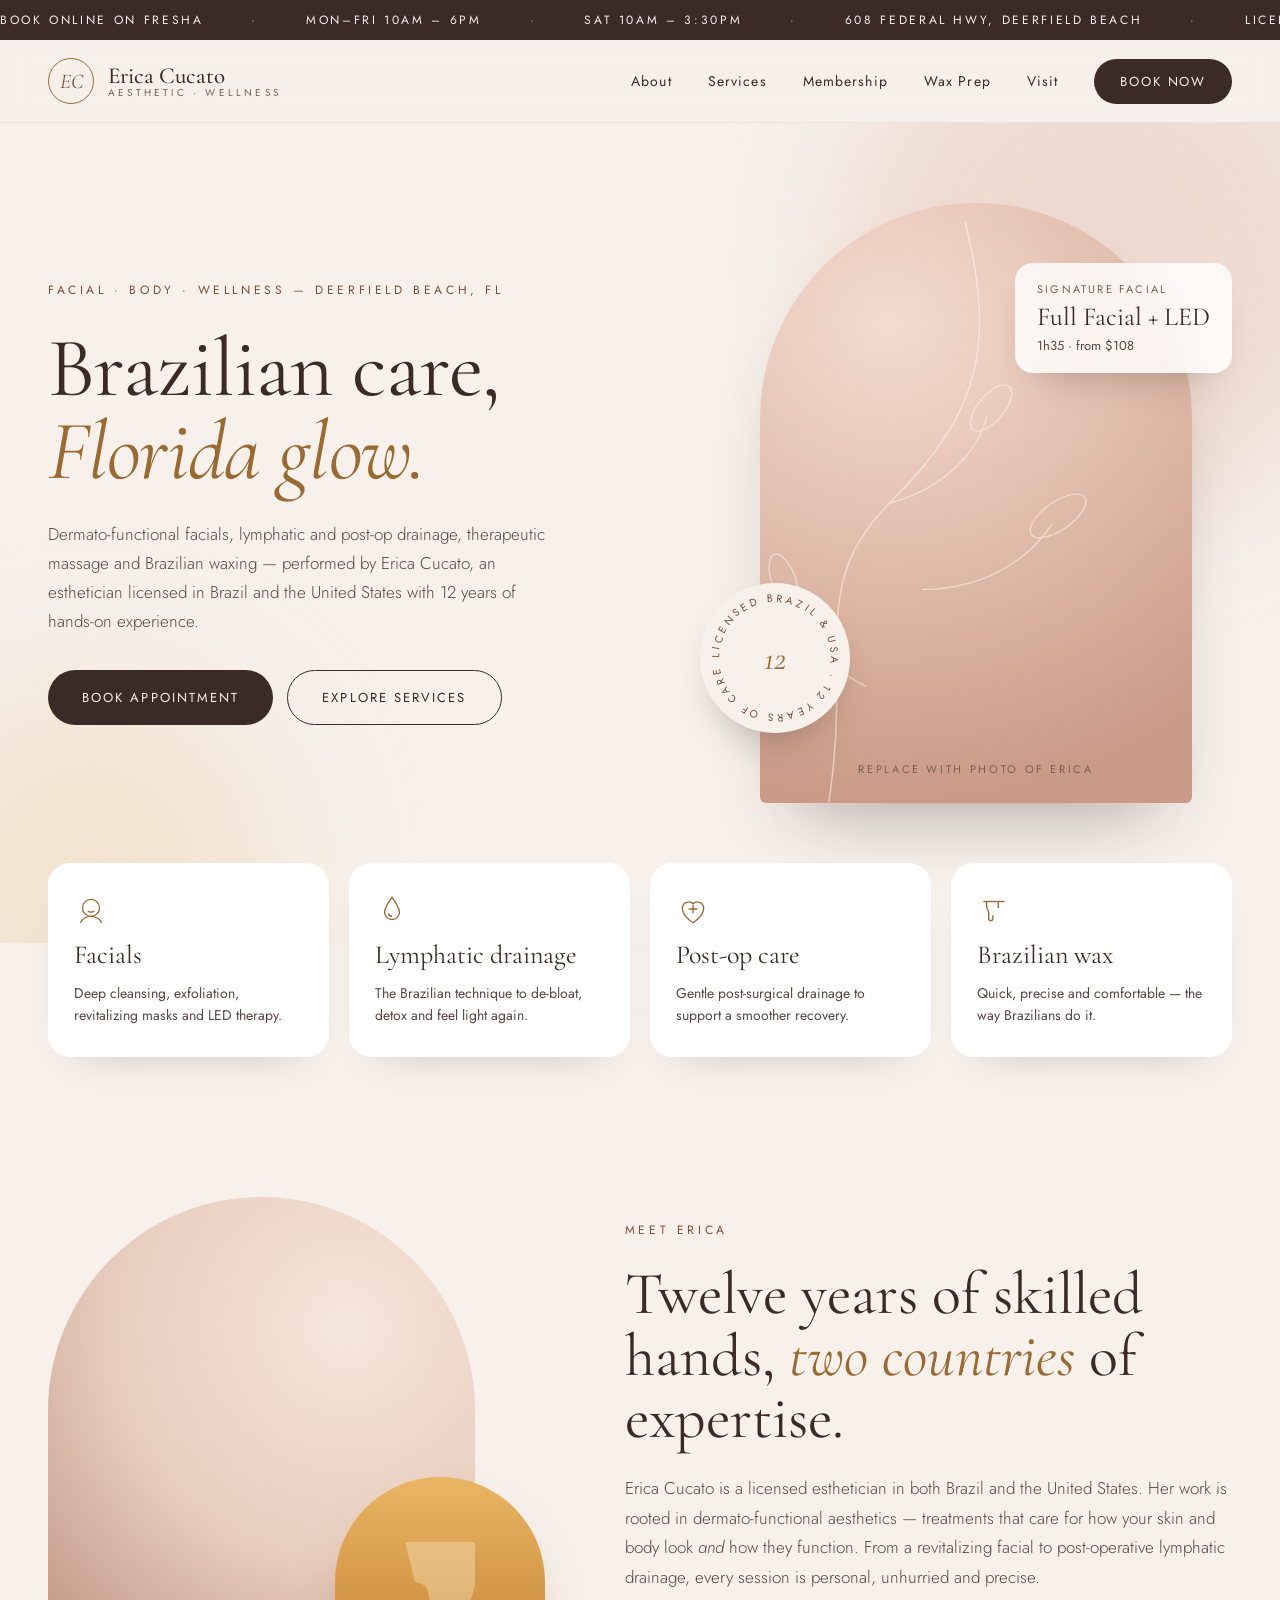
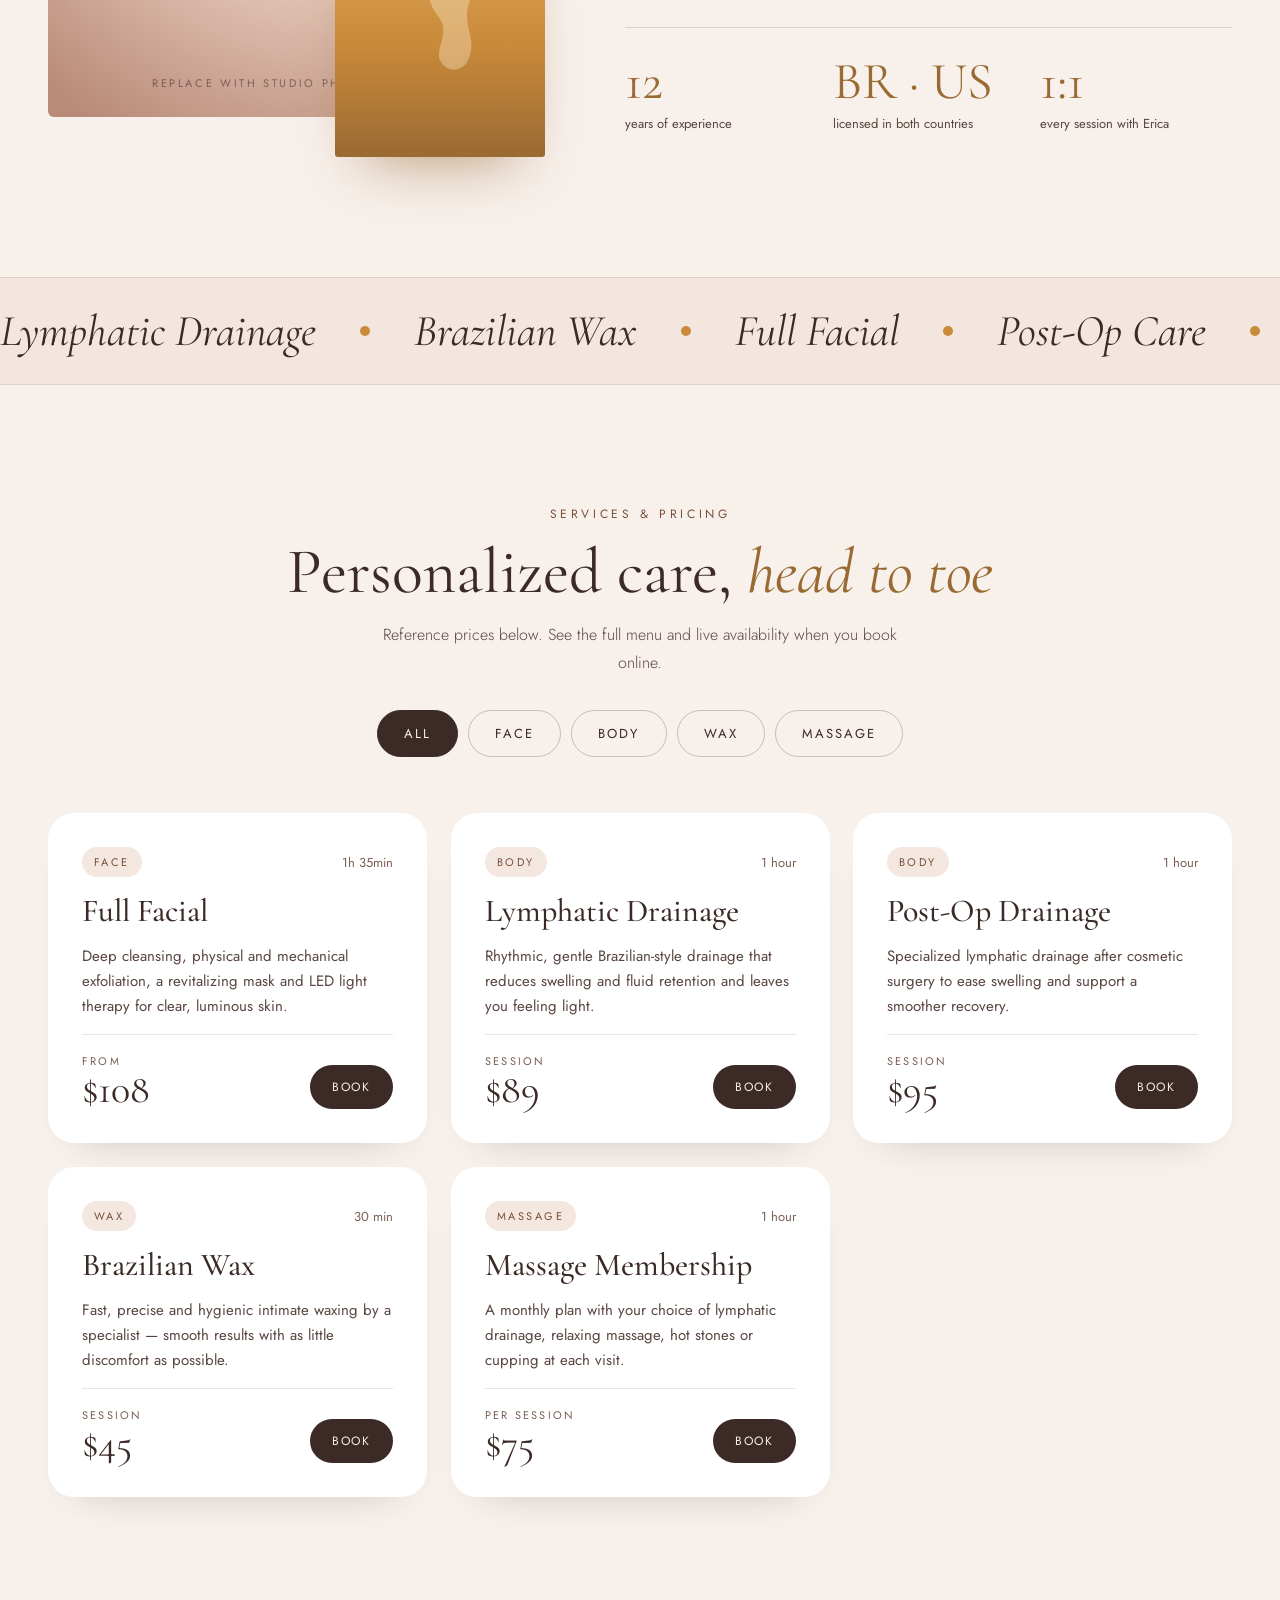
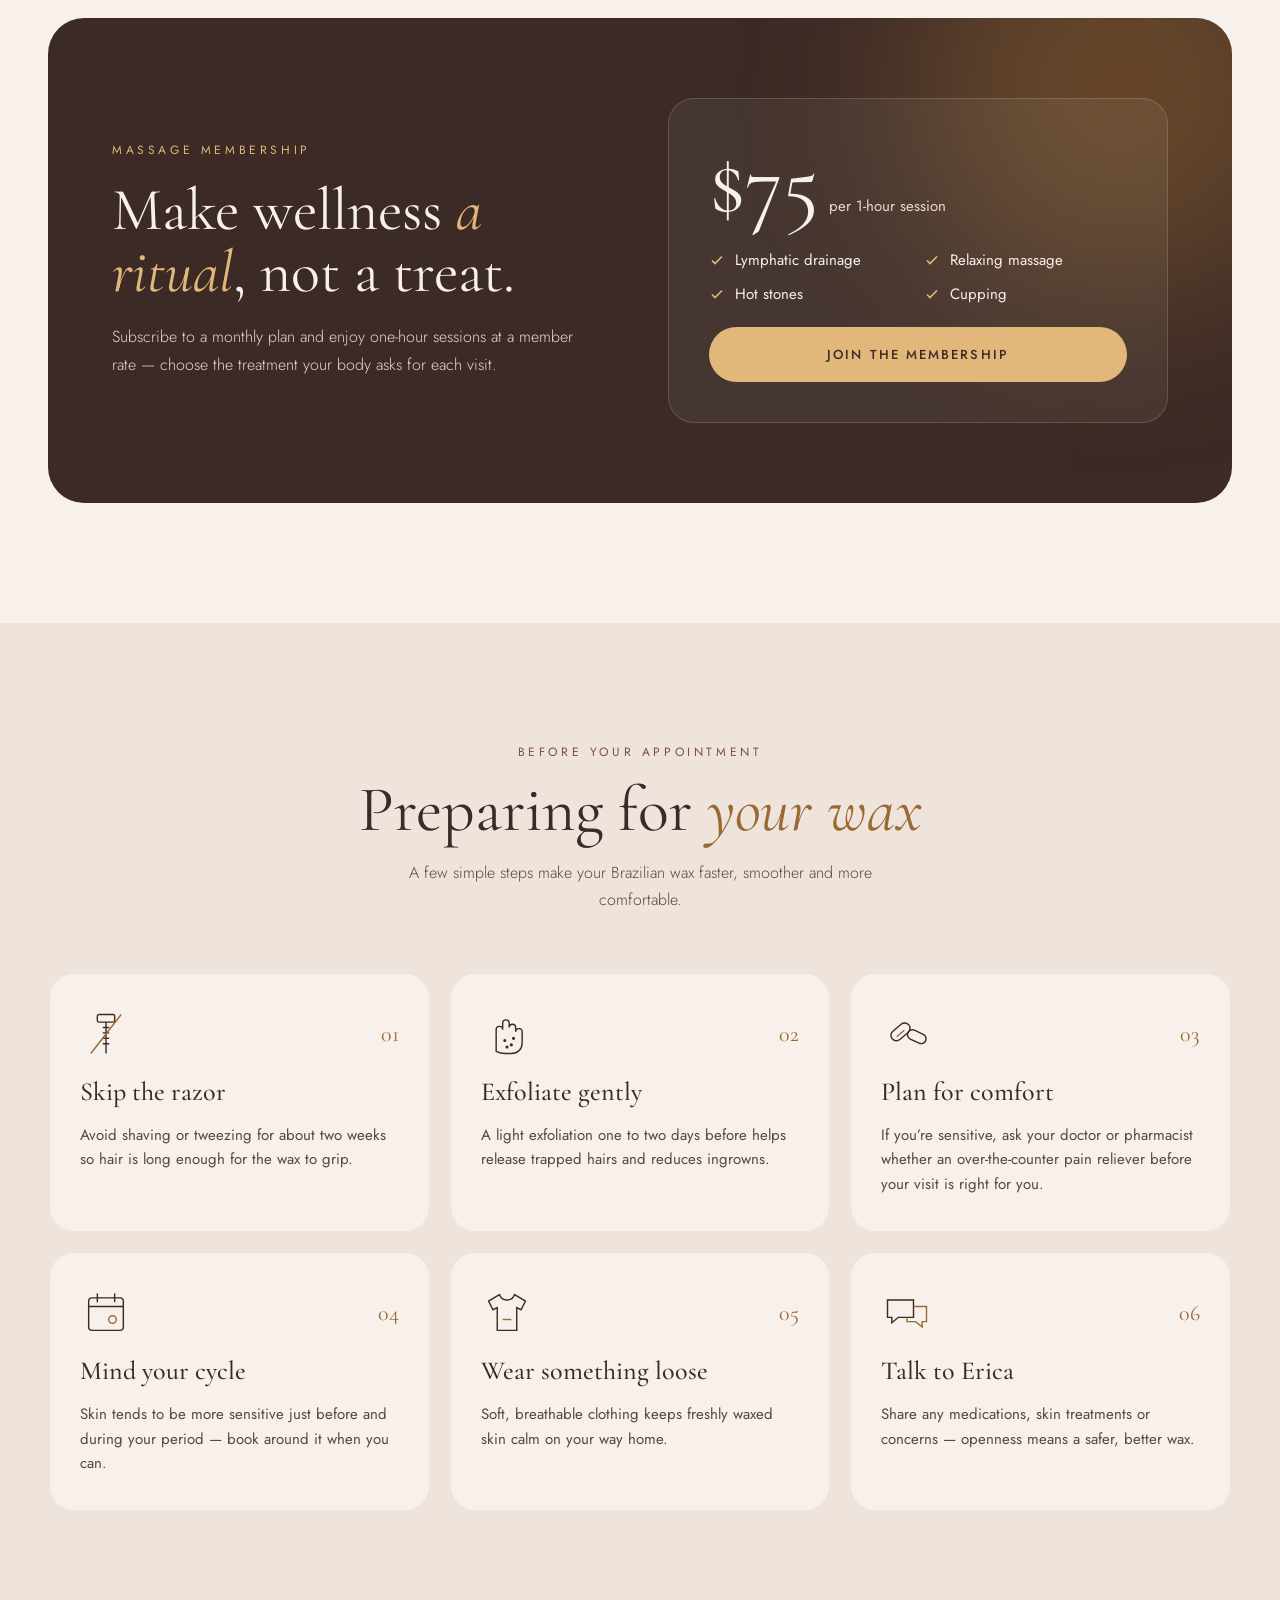
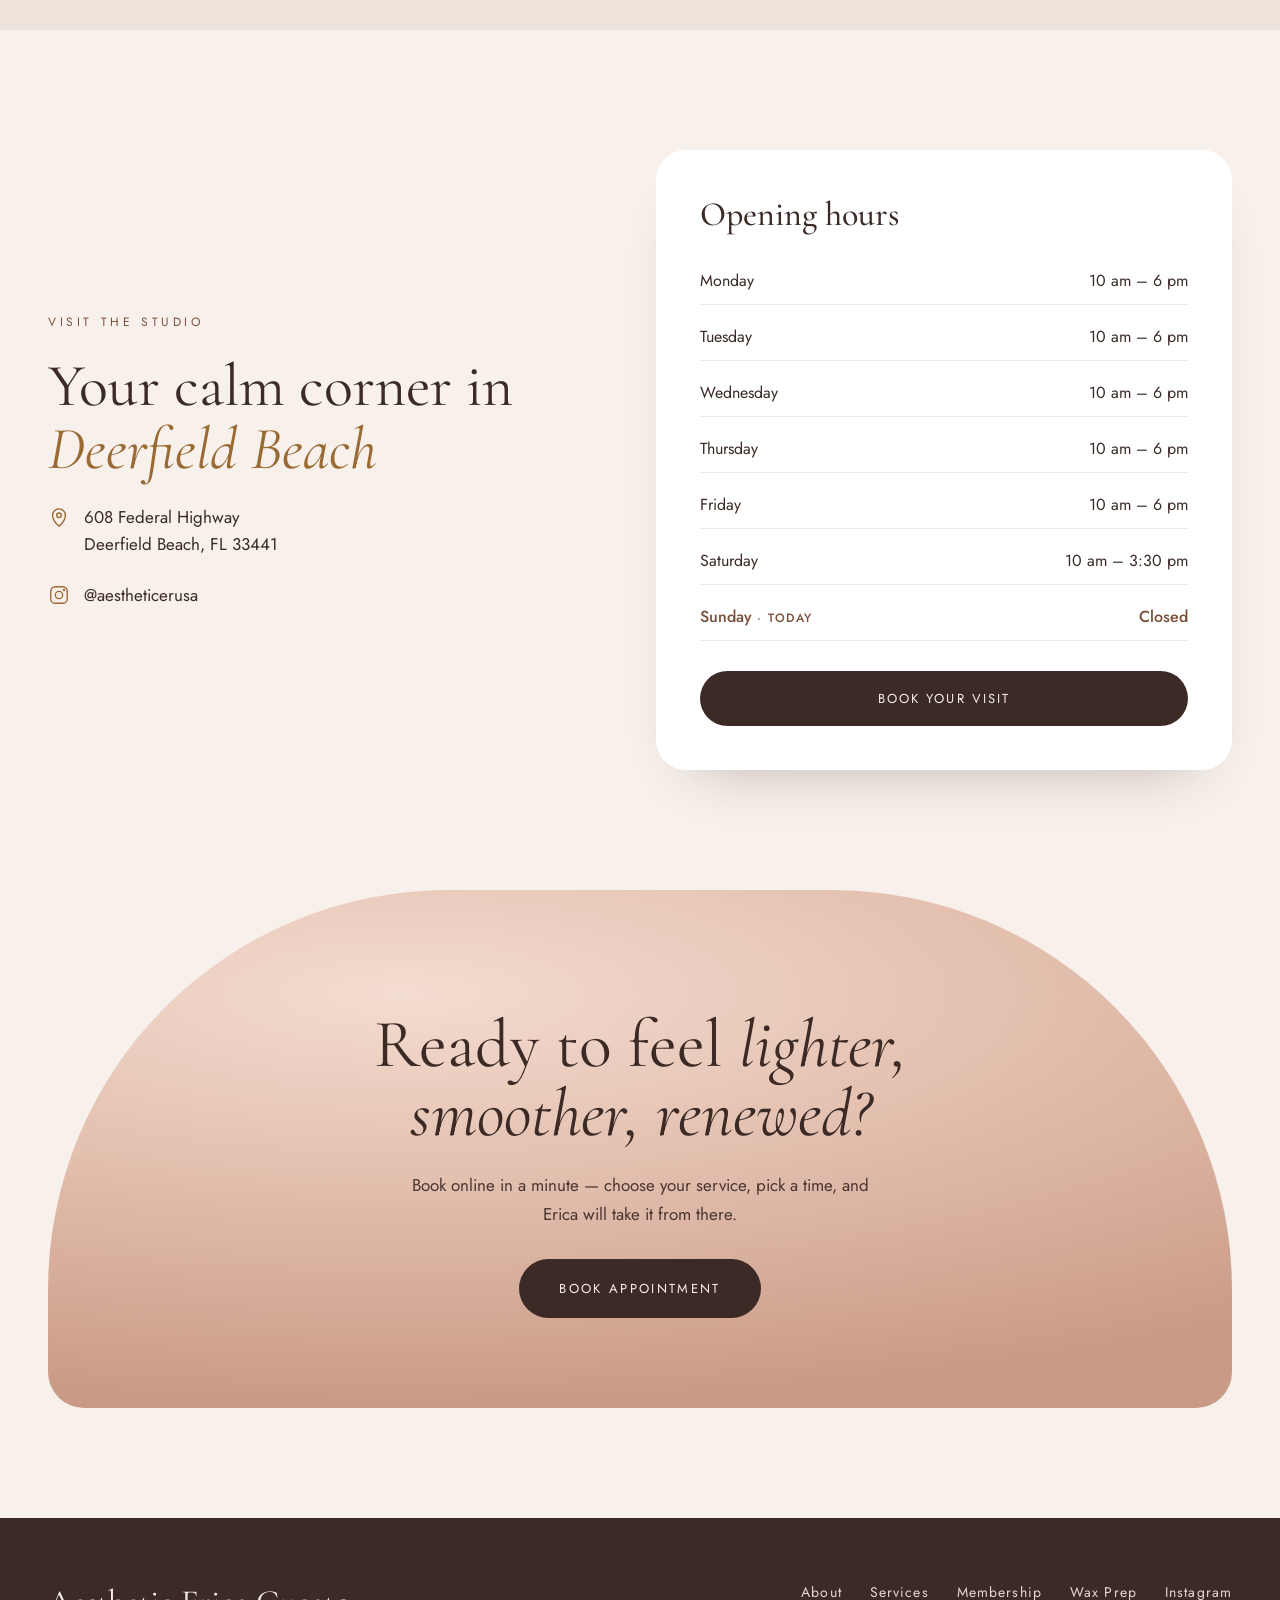
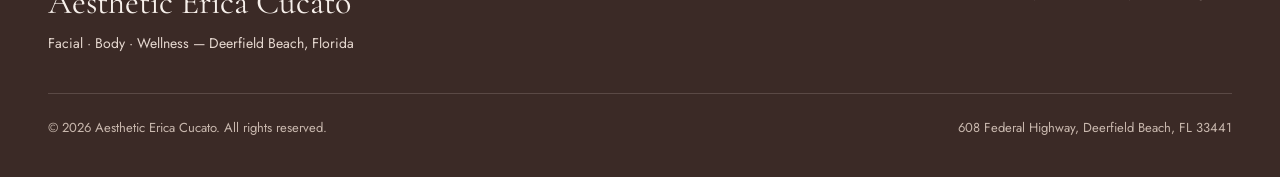
==== index.html @ ae9a5545 "Add Aesthetic Erica Cucato website Single-page static site (HTML/CSS/JS) with animations, responsive" ====
<!doctype html>
<html lang="en">
<head>
<meta charset="utf-8">
<meta name="viewport" content="width=device-width, initial-scale=1">
<title>Aesthetic Erica Cucato — Facial, Body &amp; Wellness in Deerfield Beach, FL</title>
<meta name="description" content="Facials, lymphatic and post-op drainage, therapeutic massage and Brazilian waxing in Deerfield Beach, Florida, by Erica Cucato — esthetician licensed in Brazil and the USA with 12 years of experience.">
<meta property="og:title" content="Aesthetic Erica Cucato — Brazilian care, Florida glow">
<meta property="og:description" content="Facial, body and wellness aesthetics in Deerfield Beach, FL. Book online.">
<meta property="og:type" content="website">
<meta name="theme-color" content="#3B2A26">
<link rel="icon" href="data:image/svg+xml,%3Csvg xmlns='http://www.w3.org/2000/svg' viewBox='0 0 64 64'%3E%3Ccircle cx='32' cy='32' r='31' fill='%233B2A26'/%3E%3Ctext x='32' y='42' text-anchor='middle' font-family='Georgia,serif' font-style='italic' font-size='28' fill='%23E2B77A'%3EEC%3C/text%3E%3C/svg%3E">
<link rel="preconnect" href="https://fonts.googleapis.com">
<link rel="stylesheet" href="https://fonts.googleapis.com/css2?family=Cormorant+Garamond:ital,wght@0,400;0,500;0,600;1,400;1,500&amp;family=Jost:wght@300;400;500&amp;display=swap">
<style>
body{margin:0;background:#F7F0EB}
a{color:#7A4F3A}a:hover{color:#3B2A26}
*{box-sizing:border-box}
html{scroll-behavior:smooth}

@keyframes fadeUp{from{opacity:0;transform:translateY(28px)}to{opacity:1;transform:none}}
@keyframes fadeIn{from{opacity:0}to{opacity:1}}
@keyframes spin{to{transform:rotate(360deg)}}
@keyframes floaty{0%,100%{transform:translate(0,0) scale(1)}50%{transform:translate(18px,-22px) scale(1.06)}}
@keyframes marquee{from{transform:translateX(0)}to{transform:translateX(-50%)}}
@keyframes drip{0%,100%{transform:scaleY(1)}50%{transform:scaleY(1.08)}}
@keyframes shimmer{from{transform:translateX(-120%)}to{transform:translateX(220%)}}
@keyframes rise{from{opacity:0;transform:translateY(46px)}to{opacity:1;transform:none}}
@keyframes zoomIn{from{opacity:0;transform:scale(.94)}to{opacity:1;transform:none}}
@keyframes pop{from{opacity:0;transform:translateY(16px) scale(.98)}to{opacity:1;transform:none}}

.in1{animation:fadeUp .9s cubic-bezier(.2,.7,.2,1) .1s both}
.in2{animation:fadeUp .9s cubic-bezier(.2,.7,.2,1) .25s both}
.in3{animation:fadeUp .9s cubic-bezier(.2,.7,.2,1) .4s both}
.in4{animation:fadeUp .9s cubic-bezier(.2,.7,.2,1) .55s both}
.inImg{animation:zoomIn 1.3s cubic-bezier(.2,.7,.2,1) .2s both}
.spin{animation:spin 22s linear infinite}
.blob{animation:floaty 12s ease-in-out infinite}
.blob2{animation:floaty 15s ease-in-out -5s infinite}
.track{animation:marquee 32s linear infinite}
.pop{animation:pop .55s cubic-bezier(.2,.7,.2,1) both}

@supports (animation-timeline: view()){
  .rv{animation:rise linear both;animation-timeline:view();animation-range:entry 0% entry 45%}
  .rvz{animation:zoomIn linear both;animation-timeline:view();animation-range:entry 0% entry 50%}
}

.btn{position:relative;overflow:hidden;transition:transform .35s ease,box-shadow .35s ease,background .35s ease}
.btn:hover{transform:translateY(-2px);box-shadow:0 14px 30px -12px rgba(59,42,38,.45)}
.btn::after{content:"";position:absolute;top:0;left:0;width:40%;height:100%;background:linear-gradient(100deg,transparent,rgba(255,255,255,.35),transparent);transform:translateX(-120%)}
.btn:hover::after{animation:shimmer .9s ease}
.lift{transition:transform .45s cubic-bezier(.2,.7,.2,1),box-shadow .45s ease}
.lift:hover{transform:translateY(-8px);box-shadow:0 30px 50px -28px rgba(59,42,38,.35)}
.navlink{position:relative;text-decoration:none;color:#3B2A26}
.navlink::after{content:"";position:absolute;left:0;bottom:-6px;height:1px;width:100%;background:#9A6A33;transform:scaleX(0);transform-origin:left;transition:transform .35s ease}
.navlink:hover::after{transform:scaleX(1)}
.tab{transition:background .3s ease,color .3s ease,border-color .3s ease}
.tipIcon{transition:transform .5s cubic-bezier(.2,.7,.2,1)}
.tip:hover .tipIcon{transform:translateY(-6px) rotate(-6deg)}
.arch{border-radius:999px 999px 28px 28px}
.photo{background:radial-gradient(120% 80% at 30% 20%,#F3DCD0 0%,#E3BFAE 45%,#C99A86 100%)}
.photo2{background:radial-gradient(110% 90% at 70% 25%,#F6E6DA 0%,#E8CDBE 50%,#B98A78 100%)}
.honey{background:linear-gradient(180deg,#E9B565 0%,#C98A3A 60%,#9A6A33 100%)}

.navLinks{display:flex}
.burger{display:none}
@media (max-width:900px){
  .navLinks{display:none}
  .burger{display:inline-flex}
  .heroGrid{grid-template-columns:minmax(0,1fr) !important}
  .heroArt{min-height:440px !important}
  .aboutGrid{grid-template-columns:minmax(0,1fr) !important}
  .h1{font-size:52px !important}
  .h2{font-size:42px !important}
  .pad{padding-left:22px !important;padding-right:22px !important}
}
@media (prefers-reduced-motion:reduce){
  *,*::before,*::after{animation:none !important;transition:none !important}
}

.tab{cursor:pointer;font-family:'Jost',sans-serif;font-size:13px;letter-spacing:.16em;text-transform:uppercase;padding:13px 26px;min-height:44px;border-radius:999px;border:1px solid rgba(59,42,38,.25);background:transparent;color:#3B2A26}
.tab:hover{border-color:#3B2A26}
.tab.active{border-color:#3B2A26;background:#3B2A26;color:#F7F0EB}
.svc{background:#FFFFFF;border-radius:26px;padding:34px;display:flex;flex-direction:column;gap:16px;box-shadow:0 20px 40px -34px rgba(59,42,38,.4)}
.svc[hidden]{display:none}
.hr{display:flex;justify-content:space-between;gap:16px;padding:12px 0;border-bottom:1px solid rgba(59,42,38,.1);font-size:16px;color:#3B2A26}
.hr.today{color:#7A4F3A;font-weight:500}
.hr.today span:first-child::after{content:"  · today";font-size:12px;letter-spacing:.12em;text-transform:uppercase}
#mobileMenu[hidden]{display:none}
@media (min-width:901px){#mobileMenu{display:none !important}}
</style>
<script type="application/ld+json">{"@context":"https://schema.org","@type":"BeautySalon","name":"Aesthetic Erica Cucato","description":"Facial, body and wellness aesthetics in Deerfield Beach, Florida.","address":{"@type":"PostalAddress","streetAddress":"608 Federal Highway","addressLocality":"Deerfield Beach","addressRegion":"FL","postalCode":"33441","addressCountry":"US"},"openingHoursSpecification":[{"@type":"OpeningHoursSpecification","dayOfWeek":["Monday","Tuesday","Wednesday","Thursday","Friday"],"opens":"10:00","closes":"18:00"},{"@type":"OpeningHoursSpecification","dayOfWeek":"Saturday","opens":"10:00","closes":"15:30"}],"sameAs":["https://www.instagram.com/aestheticerusa/"],"url":"https://www.fresha.com/a/aesthetic-erica-cucato-deerfield-beach-florida-eua-608-federal-highway-nnwquaw9"}</script>
</head>
<body>
<div style="font-family: 'Jost', system-ui, sans-serif; color: #3B2A26; background: #F7F0EB; width: 100%; overflow-x: hidden">

  <!-- Ticker -->
  <div style="background: #3B2A26; color: #F7F0EB; font-size: 12px; letter-spacing: .22em; text-transform: uppercase; overflow: hidden; white-space: nowrap; padding: 11px 0">
    <div class="track" style="display: inline-flex; gap: 48px; padding-right: 48px">
      <span>Book online on Fresha</span><span style="color: #E2B77A">·</span>
      <span>Mon–Fri 10am – 6pm</span><span style="color: #E2B77A">·</span>
      <span>Sat 10am – 3:30pm</span><span style="color: #E2B77A">·</span>
      <span>608 Federal Hwy, Deerfield Beach</span><span style="color: #E2B77A">·</span>
      <span>Licensed in Brazil &amp; the USA</span><span style="color: #E2B77A">·</span>
      <span>Book online on Fresha</span><span style="color: #E2B77A">·</span>
      <span>Mon–Fri 10am – 6pm</span><span style="color: #E2B77A">·</span>
      <span>Sat 10am – 3:30pm</span><span style="color: #E2B77A">·</span>
      <span>608 Federal Hwy, Deerfield Beach</span><span style="color: #E2B77A">·</span>
      <span>Licensed in Brazil &amp; the USA</span><span style="color: #E2B77A">·</span>
    </div>
  </div>

  <!-- Nav -->
  <header style="position: sticky; top: 0; z-index: 20; background: rgba(247,240,235,.86); backdrop-filter: blur(14px); -webkit-backdrop-filter: blur(14px); border-bottom: 1px solid rgba(59,42,38,.08)">
    <nav class="pad" style="max-width: 1280px; margin: 0 auto; padding: 18px 48px; display: flex; align-items: center; justify-content: space-between; gap: 24px">
      <a href="#top" style="display: flex; align-items: center; gap: 14px; text-decoration: none; color: #3B2A26">
        <span style="width: 46px; height: 46px; border-radius: 50%; border: 1px solid #9A6A33; display: inline-flex; align-items: center; justify-content: center; font-family: 'Cormorant Garamond', serif; font-size: 21px; font-style: italic; color: #7A4F3A">EC</span>
        <span style="display: flex; flex-direction: column; line-height: 1.05">
          <span style="font-family: 'Cormorant Garamond', serif; font-size: 23px; font-weight: 500">Erica Cucato</span>
          <span style="font-size: 10px; letter-spacing: .32em; text-transform: uppercase; color: #7A5E54">Aesthetic · Wellness</span>
        </span>
      </a>
      <div class="navLinks" style="align-items: center; gap: 36px; font-size: 14px; letter-spacing: .08em">
        <a class="navlink" href="#about">About</a>
        <a class="navlink" href="#services">Services</a>
        <a class="navlink" href="#membership">Membership</a>
        <a class="navlink" href="#prep">Wax Prep</a>
        <a class="navlink" href="#visit">Visit</a>
        <a class="btn" href="https://www.fresha.com/a/aesthetic-erica-cucato-deerfield-beach-florida-eua-608-federal-highway-nnwquaw9" style="text-decoration: none; background: #3B2A26; color: #F7F0EB; padding: 13px 26px; border-radius: 999px; font-size: 13px; letter-spacing: .14em; text-transform: uppercase">Book now</a>
      </div>
      <button class="burger" id="burger" aria-label="Open menu" aria-expanded="false" aria-controls="mobileMenu" style="width: 46px; height: 46px; border-radius: 50%; border: 1px solid rgba(59,42,38,.25); background: transparent; align-items: center; justify-content: center; cursor: pointer; color: #3B2A26">
        <svg width="20" height="20" viewBox="0 0 24 24" fill="none" stroke="currentColor" stroke-width="1.6" aria-hidden="true"><path d="M4 8h16M4 16h16"></path></svg>
      </button>
    </nav>
    <div id="mobileMenu" hidden class="pop" style="display: flex; flex-direction: column; gap: 4px; padding: 8px 22px 24px; font-family: 'Cormorant Garamond', serif; font-size: 28px">
        <a href="#about" data-close style="text-decoration: none; color: #3B2A26; padding: 10px 0">About</a>
        <a href="#services" data-close style="text-decoration: none; color: #3B2A26; padding: 10px 0">Services</a>
        <a href="#membership" data-close style="text-decoration: none; color: #3B2A26; padding: 10px 0">Membership</a>
        <a href="#prep" data-close style="text-decoration: none; color: #3B2A26; padding: 10px 0">Wax Prep</a>
        <a href="#visit" data-close style="text-decoration: none; color: #3B2A26; padding: 10px 0">Visit</a>
        <a href="https://www.fresha.com/a/aesthetic-erica-cucato-deerfield-beach-florida-eua-608-federal-highway-nnwquaw9" style="text-decoration: none; background: #3B2A26; color: #F7F0EB; padding: 14px 26px; border-radius: 999px; font-family: 'Jost', sans-serif; font-size: 14px; letter-spacing: .14em; text-transform: uppercase; text-align: center; margin-top: 10px">Book now</a>
      </div>
    </header>

  <!-- Hero -->
  <section id="top" style="position: relative; overflow: hidden">
    <div class="blob" style="position: absolute; width: 520px; height: 520px; border-radius: 50%; background: #EBD2C5; filter: blur(60px); opacity: .7; top: -120px; right: -80px" aria-hidden="true"></div>
    <div class="blob2" style="position: absolute; width: 380px; height: 380px; border-radius: 50%; background: #F1DEC4; filter: blur(70px); opacity: .7; bottom: -120px; left: -100px" aria-hidden="true"></div>
    <div class="heroGrid pad" style="position: relative; max-width: 1280px; margin: 0 auto; padding: 80px 48px 140px; display: grid; grid-template-columns: minmax(0, 1.05fr) minmax(0, .95fr); gap: 64px; align-items: center">
      <div style="display: flex; flex-direction: column; gap: 28px">
        <p class="in1" style="margin: 0; font-size: 12px; letter-spacing: .3em; text-transform: uppercase; color: #7A4F3A">Facial · Body · Wellness — Deerfield Beach, FL</p>
        <h1 class="in2 h1" style="margin: 0; font-family: 'Cormorant Garamond', serif; font-weight: 400; font-size: 84px; line-height: .98; letter-spacing: -.01em">Brazilian care,<br><em style="font-style: italic; color: #9A6A33">Florida glow.</em></h1>
        <p class="in3" style="margin: 0; max-width: 500px; font-size: 17px; line-height: 1.7; font-weight: 300; color: #5A4640">Dermato-functional facials, lymphatic and post-op drainage, therapeutic massage and Brazilian waxing — performed by Erica Cucato, an esthetician licensed in Brazil and the United States with 12 years of hands-on experience.</p>
        <div class="in4" style="display: flex; flex-wrap: wrap; gap: 14px; margin-top: 6px">
          <a class="btn" href="https://www.fresha.com/a/aesthetic-erica-cucato-deerfield-beach-florida-eua-608-federal-highway-nnwquaw9" style="text-decoration: none; background: #3B2A26; color: #F7F0EB; padding: 18px 34px; border-radius: 999px; font-size: 13px; letter-spacing: .16em; text-transform: uppercase">Book appointment</a>
          <a class="btn" href="#services" style="text-decoration: none; border: 1px solid #3B2A26; color: #3B2A26; padding: 17px 34px; border-radius: 999px; font-size: 13px; letter-spacing: .16em; text-transform: uppercase">Explore services</a>
        </div>
      </div>

      <div class="heroArt" style="position: relative; min-height: 600px">
        <div class="inImg arch photo" style="position: absolute; inset: 0 40px 0 60px; overflow: hidden; box-shadow: 0 40px 80px -40px rgba(59,42,38,.45)">
          <svg viewBox="0 0 400 600" preserveAspectRatio="xMidYMid slice" style="position: absolute; inset: 0; width: 100%; height: 100%; opacity: .55" aria-hidden="true">
            <path d="M60 600 C 90 440, 40 380, 120 300 S 220 160, 190 40" fill="none" stroke="#FFF6EF" stroke-width="1.4"></path>
            <path d="M120 300 C 160 290, 200 260, 210 220" fill="none" stroke="#FFF6EF" stroke-width="1.2"></path>
            <ellipse cx="214" cy="212" rx="26" ry="12" transform="rotate(-50 214 212)" fill="none" stroke="#FFF6EF" stroke-width="1.2"></ellipse>
            <path d="M150 380 C 210 380, 250 350, 270 320" fill="none" stroke="#FFF6EF" stroke-width="1.2"></path>
            <ellipse cx="276" cy="312" rx="30" ry="13" transform="rotate(-35 276 312)" fill="none" stroke="#FFF6EF" stroke-width="1.2"></ellipse>
            <path d="M98 470 C 60 450, 30 420, 20 380" fill="none" stroke="#FFF6EF" stroke-width="1.2"></path>
            <ellipse cx="22" cy="372" rx="26" ry="11" transform="rotate(70 22 372)" fill="none" stroke="#FFF6EF" stroke-width="1.2"></ellipse>
          </svg>
          <span style="position: absolute; left: 0; right: 0; bottom: 26px; text-align: center; font-size: 11px; letter-spacing: .24em; text-transform: uppercase; color: rgba(59,42,38,.55)">Replace with photo of Erica</span>
        </div>
        <div class="in4" style="position: absolute; left: 0; bottom: 70px; width: 150px; height: 150px">
          <div class="spin" style="width: 150px; height: 150px; border-radius: 50%; background: #F7F0EB; box-shadow: 0 20px 40px -20px rgba(59,42,38,.4)">
            <svg viewBox="0 0 150 150" width="150" height="150" role="img" aria-label="Licensed in Brazil and USA, 12 years of care">
              <defs><path id="circ" d="M75,75 m-56,0 a56,56 0 1,1 112,0 a56,56 0 1,1 -112,0"></path></defs>
              <text style="font-family: 'Jost', sans-serif; font-size: 10.5px; letter-spacing: 3.2px; text-transform: uppercase" fill="#7A4F3A"><textPath href="#circ">Licensed Brazil &amp; USA · 12 years of care ·</textPath></text>
            </svg>
          </div>
          <span style="position: absolute; inset: 0; display: flex; align-items: center; justify-content: center; font-family: 'Cormorant Garamond', serif; font-size: 34px; font-style: italic; color: #9A6A33">12</span>
        </div>
        <div class="in4" style="position: absolute; right: 0; top: 60px; background: rgba(255,255,255,.82); backdrop-filter: blur(10px); -webkit-backdrop-filter: blur(10px); padding: 18px 22px; border-radius: 18px; box-shadow: 0 20px 40px -24px rgba(59,42,38,.4); display: flex; flex-direction: column; gap: 4px">
          <span style="font-size: 11px; letter-spacing: .2em; text-transform: uppercase; color: #7A5E54">Signature facial</span>
          <span style="font-family: 'Cormorant Garamond', serif; font-size: 26px">Full Facial + LED</span>
          <span style="font-size: 13px; color: #5A4640">1h35 · from $108</span>
        </div>
      </div>
    </div>
  </section>

  <!-- Feature cards (overlap) -->
  <section class="pad" style="max-width: 1280px; margin: -80px auto 0; padding: 0 48px; position: relative; z-index: 2">
    <div style="display: grid; grid-template-columns: repeat(auto-fit, minmax(230px, 1fr)); gap: 20px">
      <a href="#services" class="lift rv" style="text-decoration: none; color: #3B2A26; background: #FFFFFF; border-radius: 22px; padding: 30px 26px; display: flex; flex-direction: column; gap: 12px; box-shadow: 0 20px 40px -32px rgba(59,42,38,.35)">
        <svg width="34" height="34" viewBox="0 0 32 32" fill="none" stroke="#9A6A33" stroke-width="1.3" aria-hidden="true"><circle cx="16" cy="14" r="8"></circle><path d="M12 13h.01M20 13h.01M13 17c1.6 1.4 4.4 1.4 6 0"></path><path d="M6 28c2-4 6-6 10-6s8 2 10 6"></path></svg>
        <span style="font-family: 'Cormorant Garamond', serif; font-size: 26px">Facials</span>
        <span style="font-size: 14px; line-height: 1.6; color: #5A4640">Deep cleansing, exfoliation, revitalizing masks and LED therapy.</span>
      </a>
      <a href="#services" class="lift rv" style="text-decoration: none; color: #3B2A26; background: #FFFFFF; border-radius: 22px; padding: 30px 26px; display: flex; flex-direction: column; gap: 12px; box-shadow: 0 20px 40px -32px rgba(59,42,38,.35)">
        <svg width="34" height="34" viewBox="0 0 32 32" fill="none" stroke="#9A6A33" stroke-width="1.3" aria-hidden="true"><path d="M16 4c4 6 7 10 7 14a7 7 0 0 1-14 0c0-4 3-8 7-14z"></path><path d="M13 19a3 3 0 0 0 3 3"></path></svg>
        <span style="font-family: 'Cormorant Garamond', serif; font-size: 26px">Lymphatic drainage</span>
        <span style="font-size: 14px; line-height: 1.6; color: #5A4640">The Brazilian technique to de-bloat, detox and feel light again.</span>
      </a>
      <a href="#services" class="lift rv" style="text-decoration: none; color: #3B2A26; background: #FFFFFF; border-radius: 22px; padding: 30px 26px; display: flex; flex-direction: column; gap: 12px; box-shadow: 0 20px 40px -32px rgba(59,42,38,.35)">
        <svg width="34" height="34" viewBox="0 0 32 32" fill="none" stroke="#9A6A33" stroke-width="1.3" aria-hidden="true"><path d="M16 28s-10-6-10-14a6 6 0 0 1 10-4 6 6 0 0 1 10 4c0 8-10 14-10 14z"></path><path d="M12 15h8M16 11v8"></path></svg>
        <span style="font-family: 'Cormorant Garamond', serif; font-size: 26px">Post-op care</span>
        <span style="font-size: 14px; line-height: 1.6; color: #5A4640">Gentle post-surgical drainage to support a smoother recovery.</span>
      </a>
      <a href="#prep" class="lift rv" style="text-decoration: none; color: #3B2A26; background: #FFFFFF; border-radius: 22px; padding: 30px 26px; display: flex; flex-direction: column; gap: 12px; box-shadow: 0 20px 40px -32px rgba(59,42,38,.35)">
        <svg width="34" height="34" viewBox="0 0 32 32" fill="none" stroke="#9A6A33" stroke-width="1.3" aria-hidden="true"><path d="M6 8h20"></path><path d="M9 8v4c0 3 2 4 2 7v5a2 2 0 0 0 4 0v-3"></path><path d="M20 8v6"></path></svg>
        <span style="font-family: 'Cormorant Garamond', serif; font-size: 26px">Brazilian wax</span>
        <span style="font-size: 14px; line-height: 1.6; color: #5A4640">Quick, precise and comfortable — the way Brazilians do it.</span>
      </a>
    </div>
  </section>

  <!-- About -->
  <section id="about" class="pad" style="max-width: 1280px; margin: 0 auto; padding: 140px 48px 120px">
    <div class="aboutGrid" style="display: grid; grid-template-columns: minmax(0, .9fr) minmax(0, 1.1fr); gap: 80px; align-items: center">
      <div class="rvz" style="position: relative; min-height: 560px">
        <div class="arch photo2" style="position: absolute; inset: 0 70px 40px 0; display: flex; align-items: flex-end; justify-content: center; padding-bottom: 26px">
          <span style="font-size: 11px; letter-spacing: .24em; text-transform: uppercase; color: rgba(59,42,38,.55)">Replace with studio photo</span>
        </div>
        <div class="arch honey" style="position: absolute; right: 0; bottom: 0; width: 210px; height: 280px; box-shadow: 0 30px 60px -30px rgba(154,106,51,.7); display: flex; align-items: center; justify-content: center">
          <svg width="90" height="150" viewBox="0 0 90 150" aria-hidden="true" style="transform-origin: top; animation: drip 4s ease-in-out infinite"><path d="M10 0h70v40c0 14-8 18-8 34s10 28 0 46c-6 10-20 10-26 0-6-10 4-22 2-36-2-10-12-14-14-30-2-10-4-12-14-14z" fill="rgba(255,240,215,.35)"></path></svg>
        </div>
      </div>
      <div style="display: flex; flex-direction: column; gap: 24px">
        <p class="rv" style="margin: 0; font-size: 12px; letter-spacing: .3em; text-transform: uppercase; color: #7A4F3A">Meet Erica</p>
        <h2 class="rv h2" style="margin: 0; font-family: 'Cormorant Garamond', serif; font-weight: 400; font-size: 60px; line-height: 1.04">Twelve years of skilled hands, <em style="color: #9A6A33">two countries</em> of expertise.</h2>
        <p class="rv" style="margin: 0; font-size: 17px; line-height: 1.75; font-weight: 300; color: #5A4640">Erica Cucato is a licensed esthetician in both Brazil and the United States. Her work is rooted in dermato-functional aesthetics — treatments that care for how your skin and body look <em>and</em> how they function. From a revitalizing facial to post-operative lymphatic drainage, every session is personal, unhurried and precise.</p>
        <div class="rv" style="display: grid; grid-template-columns: repeat(3, minmax(0, 1fr)); gap: 16px; margin-top: 10px; border-top: 1px solid rgba(59,42,38,.15); padding-top: 28px">
          <div style="display: flex; flex-direction: column; gap: 6px">
            <span style="font-family: 'Cormorant Garamond', serif; font-size: 52px; line-height: 1; color: #9A6A33">12</span>
            <span style="font-size: 13px; color: #5A4640">years of experience</span>
          </div>
          <div style="display: flex; flex-direction: column; gap: 6px">
            <span style="font-family: 'Cormorant Garamond', serif; font-size: 52px; line-height: 1; color: #9A6A33">BR · US</span>
            <span style="font-size: 13px; color: #5A4640">licensed in both countries</span>
          </div>
          <div style="display: flex; flex-direction: column; gap: 6px">
            <span style="font-family: 'Cormorant Garamond', serif; font-size: 52px; line-height: 1; color: #9A6A33">1:1</span>
            <span style="font-size: 13px; color: #5A4640">every session with Erica</span>
          </div>
        </div>
      </div>
    </div>
  </section>

  <!-- Marquee band -->
  <div style="border-top: 1px solid rgba(59,42,38,.12); border-bottom: 1px solid rgba(59,42,38,.12); overflow: hidden; white-space: nowrap; padding: 26px 0; background: #F2E6DF" aria-hidden="true">
    <div class="track" style="display: inline-flex; align-items: center; gap: 44px; padding-right: 44px; font-family: 'Cormorant Garamond', serif; font-size: 44px; font-style: italic; color: #3B2A26">
      <span>Lymphatic Drainage</span><span style="width: 10px; height: 10px; border-radius: 50%; background: #C98A3A"></span>
      <span>Brazilian Wax</span><span style="width: 10px; height: 10px; border-radius: 50%; background: #C98A3A"></span>
      <span>Full Facial</span><span style="width: 10px; height: 10px; border-radius: 50%; background: #C98A3A"></span>
      <span>Post-Op Care</span><span style="width: 10px; height: 10px; border-radius: 50%; background: #C98A3A"></span>
      <span>Hot Stones</span><span style="width: 10px; height: 10px; border-radius: 50%; background: #C98A3A"></span>
      <span>Cupping</span><span style="width: 10px; height: 10px; border-radius: 50%; background: #C98A3A"></span>
      <span>Lymphatic Drainage</span><span style="width: 10px; height: 10px; border-radius: 50%; background: #C98A3A"></span>
      <span>Brazilian Wax</span><span style="width: 10px; height: 10px; border-radius: 50%; background: #C98A3A"></span>
      <span>Full Facial</span><span style="width: 10px; height: 10px; border-radius: 50%; background: #C98A3A"></span>
      <span>Post-Op Care</span><span style="width: 10px; height: 10px; border-radius: 50%; background: #C98A3A"></span>
      <span>Hot Stones</span><span style="width: 10px; height: 10px; border-radius: 50%; background: #C98A3A"></span>
      <span>Cupping</span><span style="width: 10px; height: 10px; border-radius: 50%; background: #C98A3A"></span>
    </div>
  </div>

  <!-- Services -->
  <section id="services" class="pad" style="max-width: 1280px; margin: 0 auto; padding: 120px 48px">
    <div style="display: flex; flex-direction: column; align-items: center; text-align: center; gap: 16px">
      <p class="rv" style="margin: 0; font-size: 12px; letter-spacing: .3em; text-transform: uppercase; color: #7A4F3A">Services &amp; pricing</p>
      <h2 class="rv h2" style="margin: 0; font-family: 'Cormorant Garamond', serif; font-weight: 400; font-size: 64px; line-height: 1.04">Personalized care, <em style="color: #9A6A33">head to toe</em></h2>
      <p class="rv" style="margin: 0; max-width: 560px; font-size: 16px; line-height: 1.7; font-weight: 300; color: #5A4640">Reference prices below. See the full menu and live availability when you book online.</p>
      <div class="rv" role="tablist" aria-label="Service categories" style="display: flex; flex-wrap: wrap; justify-content: center; gap: 10px; margin-top: 18px">
                  <button class="tab active" role="tab" aria-selected="true" data-cat="all">All</button>
          <button class="tab" role="tab" aria-selected="false" data-cat="face">Face</button>
          <button class="tab" role="tab" aria-selected="false" data-cat="body">Body</button>
          <button class="tab" role="tab" aria-selected="false" data-cat="wax">Wax</button>
          <button class="tab" role="tab" aria-selected="false" data-cat="massage">Massage</button>
      </div>
    </div>

    <div id="serviceGrid" style="display: grid; grid-template-columns: repeat(auto-fill, minmax(320px, 1fr)); gap: 24px; margin-top: 56px">
      
        <article class="svc lift pop" data-cat="face">
          <div style="display: flex; align-items: center; justify-content: space-between; gap: 12px">
            <span style="font-size: 11px; letter-spacing: .22em; text-transform: uppercase; color: #7A4F3A; background: #F4E7DF; padding: 7px 12px; border-radius: 999px">Face</span>
            <span style="font-size: 13px; color: #7A5E54">1h 35min</span>
          </div>
          <h3 style="margin: 0; font-family: 'Cormorant Garamond', serif; font-weight: 500; font-size: 32px; line-height: 1.1">Full Facial</h3>
          <p style="margin: 0; font-size: 15px; line-height: 1.65; color: #5A4640; flex-grow: 1">Deep cleansing, physical and mechanical exfoliation, a revitalizing mask and LED light therapy for clear, luminous skin.</p>
          <div style="display: flex; align-items: flex-end; justify-content: space-between; gap: 12px; border-top: 1px solid rgba(59,42,38,.12); padding-top: 18px">
            <span style="display: flex; flex-direction: column">
              <span style="font-size: 11px; letter-spacing: .2em; text-transform: uppercase; color: #7A5E54">From</span>
              <span style="font-family: 'Cormorant Garamond', serif; font-size: 40px; line-height: 1; color: #3B2A26">$108</span>
            </span>
            <a class="btn" href="https://www.fresha.com/a/aesthetic-erica-cucato-deerfield-beach-florida-eua-608-federal-highway-nnwquaw9" style="text-decoration: none; background: #3B2A26; color: #F7F0EB; padding: 13px 22px; border-radius: 999px; font-size: 12px; letter-spacing: .14em; text-transform: uppercase">Book</a>
          </div>
        </article>
      
        <article class="svc lift pop" data-cat="body">
          <div style="display: flex; align-items: center; justify-content: space-between; gap: 12px">
            <span style="font-size: 11px; letter-spacing: .22em; text-transform: uppercase; color: #7A4F3A; background: #F4E7DF; padding: 7px 12px; border-radius: 999px">Body</span>
            <span style="font-size: 13px; color: #7A5E54">1 hour</span>
          </div>
          <h3 style="margin: 0; font-family: 'Cormorant Garamond', serif; font-weight: 500; font-size: 32px; line-height: 1.1">Lymphatic Drainage</h3>
          <p style="margin: 0; font-size: 15px; line-height: 1.65; color: #5A4640; flex-grow: 1">Rhythmic, gentle Brazilian-style drainage that reduces swelling and fluid retention and leaves you feeling light.</p>
          <div style="display: flex; align-items: flex-end; justify-content: space-between; gap: 12px; border-top: 1px solid rgba(59,42,38,.12); padding-top: 18px">
            <span style="display: flex; flex-direction: column">
              <span style="font-size: 11px; letter-spacing: .2em; text-transform: uppercase; color: #7A5E54">Session</span>
              <span style="font-family: 'Cormorant Garamond', serif; font-size: 40px; line-height: 1; color: #3B2A26">$89</span>
            </span>
            <a class="btn" href="https://www.fresha.com/a/aesthetic-erica-cucato-deerfield-beach-florida-eua-608-federal-highway-nnwquaw9" style="text-decoration: none; background: #3B2A26; color: #F7F0EB; padding: 13px 22px; border-radius: 999px; font-size: 12px; letter-spacing: .14em; text-transform: uppercase">Book</a>
          </div>
        </article>
      
        <article class="svc lift pop" data-cat="body">
          <div style="display: flex; align-items: center; justify-content: space-between; gap: 12px">
            <span style="font-size: 11px; letter-spacing: .22em; text-transform: uppercase; color: #7A4F3A; background: #F4E7DF; padding: 7px 12px; border-radius: 999px">Body</span>
            <span style="font-size: 13px; color: #7A5E54">1 hour</span>
          </div>
          <h3 style="margin: 0; font-family: 'Cormorant Garamond', serif; font-weight: 500; font-size: 32px; line-height: 1.1">Post-Op Drainage</h3>
          <p style="margin: 0; font-size: 15px; line-height: 1.65; color: #5A4640; flex-grow: 1">Specialized lymphatic drainage after cosmetic surgery to ease swelling and support a smoother recovery.</p>
          <div style="display: flex; align-items: flex-end; justify-content: space-between; gap: 12px; border-top: 1px solid rgba(59,42,38,.12); padding-top: 18px">
            <span style="display: flex; flex-direction: column">
              <span style="font-size: 11px; letter-spacing: .2em; text-transform: uppercase; color: #7A5E54">Session</span>
              <span style="font-family: 'Cormorant Garamond', serif; font-size: 40px; line-height: 1; color: #3B2A26">$95</span>
            </span>
            <a class="btn" href="https://www.fresha.com/a/aesthetic-erica-cucato-deerfield-beach-florida-eua-608-federal-highway-nnwquaw9" style="text-decoration: none; background: #3B2A26; color: #F7F0EB; padding: 13px 22px; border-radius: 999px; font-size: 12px; letter-spacing: .14em; text-transform: uppercase">Book</a>
          </div>
        </article>
      
        <article class="svc lift pop" data-cat="wax">
          <div style="display: flex; align-items: center; justify-content: space-between; gap: 12px">
            <span style="font-size: 11px; letter-spacing: .22em; text-transform: uppercase; color: #7A4F3A; background: #F4E7DF; padding: 7px 12px; border-radius: 999px">Wax</span>
            <span style="font-size: 13px; color: #7A5E54">30 min</span>
          </div>
          <h3 style="margin: 0; font-family: 'Cormorant Garamond', serif; font-weight: 500; font-size: 32px; line-height: 1.1">Brazilian Wax</h3>
          <p style="margin: 0; font-size: 15px; line-height: 1.65; color: #5A4640; flex-grow: 1">Fast, precise and hygienic intimate waxing by a specialist — smooth results with as little discomfort as possible.</p>
          <div style="display: flex; align-items: flex-end; justify-content: space-between; gap: 12px; border-top: 1px solid rgba(59,42,38,.12); padding-top: 18px">
            <span style="display: flex; flex-direction: column">
              <span style="font-size: 11px; letter-spacing: .2em; text-transform: uppercase; color: #7A5E54">Session</span>
              <span style="font-family: 'Cormorant Garamond', serif; font-size: 40px; line-height: 1; color: #3B2A26">$45</span>
            </span>
            <a class="btn" href="https://www.fresha.com/a/aesthetic-erica-cucato-deerfield-beach-florida-eua-608-federal-highway-nnwquaw9" style="text-decoration: none; background: #3B2A26; color: #F7F0EB; padding: 13px 22px; border-radius: 999px; font-size: 12px; letter-spacing: .14em; text-transform: uppercase">Book</a>
          </div>
        </article>
      
        <article class="svc lift pop" data-cat="massage">
          <div style="display: flex; align-items: center; justify-content: space-between; gap: 12px">
            <span style="font-size: 11px; letter-spacing: .22em; text-transform: uppercase; color: #7A4F3A; background: #F4E7DF; padding: 7px 12px; border-radius: 999px">Massage</span>
            <span style="font-size: 13px; color: #7A5E54">1 hour</span>
          </div>
          <h3 style="margin: 0; font-family: 'Cormorant Garamond', serif; font-weight: 500; font-size: 32px; line-height: 1.1">Massage Membership</h3>
          <p style="margin: 0; font-size: 15px; line-height: 1.65; color: #5A4640; flex-grow: 1">A monthly plan with your choice of lymphatic drainage, relaxing massage, hot stones or cupping at each visit.</p>
          <div style="display: flex; align-items: flex-end; justify-content: space-between; gap: 12px; border-top: 1px solid rgba(59,42,38,.12); padding-top: 18px">
            <span style="display: flex; flex-direction: column">
              <span style="font-size: 11px; letter-spacing: .2em; text-transform: uppercase; color: #7A5E54">Per session</span>
              <span style="font-family: 'Cormorant Garamond', serif; font-size: 40px; line-height: 1; color: #3B2A26">$75</span>
            </span>
            <a class="btn" href="https://www.fresha.com/a/aesthetic-erica-cucato-deerfield-beach-florida-eua-608-federal-highway-nnwquaw9" style="text-decoration: none; background: #3B2A26; color: #F7F0EB; padding: 13px 22px; border-radius: 999px; font-size: 12px; letter-spacing: .14em; text-transform: uppercase">Book</a>
          </div>
        </article>
      
    </div>
  </section>

  <!-- Membership -->
  <section id="membership" class="pad" style="padding: 0 48px 120px">
    <div class="rvz" style="max-width: 1280px; margin: 0 auto; background: #3B2A26; color: #F7F0EB; border-radius: 36px; padding: 80px 64px; position: relative; overflow: hidden">
      <div class="blob" style="position: absolute; width: 420px; height: 420px; border-radius: 50%; background: #9A6A33; filter: blur(90px); opacity: .45; right: -100px; top: -140px" aria-hidden="true"></div>
      <div style="position: relative; display: grid; grid-template-columns: repeat(auto-fit, minmax(300px, 1fr)); gap: 56px; align-items: center">
        <div style="display: flex; flex-direction: column; gap: 20px">
          <p style="margin: 0; font-size: 12px; letter-spacing: .3em; text-transform: uppercase; color: #E2B77A">Massage membership</p>
          <h2 class="h2" style="margin: 0; font-family: 'Cormorant Garamond', serif; font-weight: 400; font-size: 60px; line-height: 1.04">Make wellness <em style="color: #E2B77A">a ritual</em>, not a treat.</h2>
          <p style="margin: 0; font-size: 16px; line-height: 1.75; font-weight: 300; color: #E6D8D0; max-width: 480px">Subscribe to a monthly plan and enjoy one-hour sessions at a member rate — choose the treatment your body asks for each visit.</p>
        </div>
        <div style="background: rgba(247,240,235,.06); border: 1px solid rgba(247,240,235,.16); border-radius: 26px; padding: 40px; display: flex; flex-direction: column; gap: 22px">
          <div style="display: flex; align-items: baseline; gap: 10px">
            <span style="font-family: 'Cormorant Garamond', serif; font-size: 88px; line-height: 1">$75</span>
            <span style="font-size: 15px; color: #E6D8D0">per 1-hour session</span>
          </div>
          <div style="display: grid; grid-template-columns: repeat(2, minmax(0, 1fr)); gap: 12px; font-size: 15px">
            <span style="display: flex; align-items: center; gap: 10px"><svg width="16" height="16" viewBox="0 0 16 16" fill="none" stroke="#E2B77A" stroke-width="1.6" aria-hidden="true"><path d="M3 8.5l3 3 7-7"></path></svg>Lymphatic drainage</span>
            <span style="display: flex; align-items: center; gap: 10px"><svg width="16" height="16" viewBox="0 0 16 16" fill="none" stroke="#E2B77A" stroke-width="1.6" aria-hidden="true"><path d="M3 8.5l3 3 7-7"></path></svg>Relaxing massage</span>
            <span style="display: flex; align-items: center; gap: 10px"><svg width="16" height="16" viewBox="0 0 16 16" fill="none" stroke="#E2B77A" stroke-width="1.6" aria-hidden="true"><path d="M3 8.5l3 3 7-7"></path></svg>Hot stones</span>
            <span style="display: flex; align-items: center; gap: 10px"><svg width="16" height="16" viewBox="0 0 16 16" fill="none" stroke="#E2B77A" stroke-width="1.6" aria-hidden="true"><path d="M3 8.5l3 3 7-7"></path></svg>Cupping</span>
          </div>
          <a class="btn" href="https://www.fresha.com/a/aesthetic-erica-cucato-deerfield-beach-florida-eua-608-federal-highway-nnwquaw9" style="text-decoration: none; background: #E2B77A; color: #3B2A26; padding: 18px 30px; border-radius: 999px; font-size: 13px; letter-spacing: .16em; text-transform: uppercase; text-align: center; font-weight: 500">Join the membership</a>
        </div>
      </div>
    </div>
  </section>

  <!-- Wax prep -->
  <section id="prep" class="pad" style="background: #EFE4DC; padding: 120px 48px">
    <div style="max-width: 1180px; margin: 0 auto">
      <div style="display: flex; flex-direction: column; align-items: center; text-align: center; gap: 16px">
        <p class="rv" style="margin: 0; font-size: 12px; letter-spacing: .3em; text-transform: uppercase; color: #7A4F3A">Before your appointment</p>
        <h2 class="rv h2" style="margin: 0; font-family: 'Cormorant Garamond', serif; font-weight: 400; font-size: 64px; line-height: 1.04">Preparing for <em style="color: #9A6A33">your wax</em></h2>
        <p class="rv" style="margin: 0; max-width: 540px; font-size: 16px; line-height: 1.7; font-weight: 300; color: #5A4640">A few simple steps make your Brazilian wax faster, smoother and more comfortable.</p>
      </div>
      <div style="display: grid; grid-template-columns: repeat(auto-fit, minmax(300px, 1fr)); gap: 22px; margin-top: 60px">
        <div class="tip rv" style="background: #F7F0EB; border-radius: 24px; padding: 34px 30px; display: flex; flex-direction: column; gap: 16px">
          <div style="display: flex; align-items: center; justify-content: space-between">
            <svg class="tipIcon" width="52" height="52" viewBox="0 0 48 48" fill="none" stroke="#3B2A26" stroke-width="1.3" aria-hidden="true"><rect x="16" y="6" width="16" height="7" rx="1.5"></rect><path d="M24 13v29"></path><path d="M21 18h6M21 23h6M21 28h6M21 33h6"></path><path d="M10 42l28-36" stroke="#9A6A33"></path></svg>
            <span style="font-family: 'Cormorant Garamond', serif; font-size: 22px; color: #9A6A33">01</span>
          </div>
          <h3 style="margin: 0; font-family: 'Cormorant Garamond', serif; font-weight: 500; font-size: 26px">Skip the razor</h3>
          <p style="margin: 0; font-size: 15px; line-height: 1.65; color: #5A4640">Avoid shaving or tweezing for about two weeks so hair is long enough for the wax to grip.</p>
        </div>
        <div class="tip rv" style="background: #F7F0EB; border-radius: 24px; padding: 34px 30px; display: flex; flex-direction: column; gap: 16px">
          <div style="display: flex; align-items: center; justify-content: space-between">
            <svg class="tipIcon" width="52" height="52" viewBox="0 0 48 48" fill="none" stroke="#3B2A26" stroke-width="1.3" aria-hidden="true"><path d="M14 40V20a3 3 0 0 1 6 0v-6a3 3 0 0 1 6 0v4a3 3 0 0 1 6 0v4a3 3 0 0 1 6 0v10c0 6-4 10-10 10h-6c-4 0-8-2-8-2z"></path><circle cx="22" cy="30" r=".8" fill="#9A6A33"></circle><circle cx="28" cy="34" r=".8" fill="#9A6A33"></circle><circle cx="30" cy="28" r=".8" fill="#9A6A33"></circle><circle cx="24" cy="36" r=".8" fill="#9A6A33"></circle></svg>
            <span style="font-family: 'Cormorant Garamond', serif; font-size: 22px; color: #9A6A33">02</span>
          </div>
          <h3 style="margin: 0; font-family: 'Cormorant Garamond', serif; font-weight: 500; font-size: 26px">Exfoliate gently</h3>
          <p style="margin: 0; font-size: 15px; line-height: 1.65; color: #5A4640">A light exfoliation one to two days before helps release trapped hairs and reduces ingrowns.</p>
        </div>
        <div class="tip rv" style="background: #F7F0EB; border-radius: 24px; padding: 34px 30px; display: flex; flex-direction: column; gap: 16px">
          <div style="display: flex; align-items: center; justify-content: space-between">
            <svg class="tipIcon" width="52" height="52" viewBox="0 0 48 48" fill="none" stroke="#3B2A26" stroke-width="1.3" aria-hidden="true"><rect x="8" y="17" width="20" height="10" rx="5" transform="rotate(-40 18 22)"></rect><path d="M14.5 26.5l7-6" stroke="#9A6A33"></path><rect x="24" y="22" width="18" height="9" rx="4.5" transform="rotate(25 33 26.5)"></rect></svg>
            <span style="font-family: 'Cormorant Garamond', serif; font-size: 22px; color: #9A6A33">03</span>
          </div>
          <h3 style="margin: 0; font-family: 'Cormorant Garamond', serif; font-weight: 500; font-size: 26px">Plan for comfort</h3>
          <p style="margin: 0; font-size: 15px; line-height: 1.65; color: #5A4640">If you’re sensitive, ask your doctor or pharmacist whether an over-the-counter pain reliever before your visit is right for you.</p>
        </div>
        <div class="tip rv" style="background: #F7F0EB; border-radius: 24px; padding: 34px 30px; display: flex; flex-direction: column; gap: 16px">
          <div style="display: flex; align-items: center; justify-content: space-between">
            <svg class="tipIcon" width="52" height="52" viewBox="0 0 48 48" fill="none" stroke="#3B2A26" stroke-width="1.3" aria-hidden="true"><rect x="8" y="10" width="32" height="30" rx="3"></rect><path d="M8 18h32M16 6v8M32 6v8"></path><circle cx="30" cy="30" r="3.5" stroke="#9A6A33"></circle></svg>
            <span style="font-family: 'Cormorant Garamond', serif; font-size: 22px; color: #9A6A33">04</span>
          </div>
          <h3 style="margin: 0; font-family: 'Cormorant Garamond', serif; font-weight: 500; font-size: 26px">Mind your cycle</h3>
          <p style="margin: 0; font-size: 15px; line-height: 1.65; color: #5A4640">Skin tends to be more sensitive just before and during your period — book around it when you can.</p>
        </div>
        <div class="tip rv" style="background: #F7F0EB; border-radius: 24px; padding: 34px 30px; display: flex; flex-direction: column; gap: 16px">
          <div style="display: flex; align-items: center; justify-content: space-between">
            <svg class="tipIcon" width="52" height="52" viewBox="0 0 48 48" fill="none" stroke="#3B2A26" stroke-width="1.3" aria-hidden="true"><path d="M17 7l-10 6 4 8 4-2v21h18V19l4 2 4-8-10-6c-1 3-4 5-7 5s-6-2-7-5z"></path><path d="M20 30h8" stroke="#9A6A33"></path></svg>
            <span style="font-family: 'Cormorant Garamond', serif; font-size: 22px; color: #9A6A33">05</span>
          </div>
          <h3 style="margin: 0; font-family: 'Cormorant Garamond', serif; font-weight: 500; font-size: 26px">Wear something loose</h3>
          <p style="margin: 0; font-size: 15px; line-height: 1.65; color: #5A4640">Soft, breathable clothing keeps freshly waxed skin calm on your way home.</p>
        </div>
        <div class="tip rv" style="background: #F7F0EB; border-radius: 24px; padding: 34px 30px; display: flex; flex-direction: column; gap: 16px">
          <div style="display: flex; align-items: center; justify-content: space-between">
            <svg class="tipIcon" width="52" height="52" viewBox="0 0 48 48" fill="none" stroke="#3B2A26" stroke-width="1.3" aria-hidden="true"><path d="M6 12h24v16H16l-6 5v-5H6z"></path><path d="M30 18h12v14h-4v5l-6-5h-8v-4" stroke="#9A6A33"></path></svg>
            <span style="font-family: 'Cormorant Garamond', serif; font-size: 22px; color: #9A6A33">06</span>
          </div>
          <h3 style="margin: 0; font-family: 'Cormorant Garamond', serif; font-weight: 500; font-size: 26px">Talk to Erica</h3>
          <p style="margin: 0; font-size: 15px; line-height: 1.65; color: #5A4640">Share any medications, skin treatments or concerns — openness means a safer, better wax.</p>
        </div>
      </div>
    </div>
  </section>

  <!-- Visit -->
  <section id="visit" class="pad" style="max-width: 1280px; margin: 0 auto; padding: 120px 48px">
    <div style="display: grid; grid-template-columns: repeat(auto-fit, minmax(340px, 1fr)); gap: 32px; align-items: stretch">
      <div class="rv" style="display: flex; flex-direction: column; gap: 24px; justify-content: center">
        <p style="margin: 0; font-size: 12px; letter-spacing: .3em; text-transform: uppercase; color: #7A4F3A">Visit the studio</p>
        <h2 class="h2" style="margin: 0; font-family: 'Cormorant Garamond', serif; font-weight: 400; font-size: 60px; line-height: 1.04">Your calm corner in <em style="color: #9A6A33">Deerfield Beach</em></h2>
        <a href="https://www.google.com/maps/search/?api=1&amp;query=608+Federal+Highway+Deerfield+Beach+FL+33441" style="display: flex; gap: 14px; align-items: flex-start; text-decoration: none; color: #3B2A26; font-size: 17px; line-height: 1.6">
          <svg width="22" height="22" viewBox="0 0 24 24" fill="none" stroke="#9A6A33" stroke-width="1.5" style="margin-top: 3px; flex-shrink: 0" aria-hidden="true"><path d="M12 21s-7-6-7-12a7 7 0 0 1 14 0c0 6-7 12-7 12z"></path><circle cx="12" cy="9" r="2.5"></circle></svg>
          <span>608 Federal Highway<br>Deerfield Beach, FL 33441</span>
        </a>
        <a href="https://www.instagram.com/aestheticerusa/" style="display: flex; gap: 14px; align-items: center; text-decoration: none; color: #3B2A26; font-size: 17px">
          <svg width="22" height="22" viewBox="0 0 24 24" fill="none" stroke="#9A6A33" stroke-width="1.5" aria-hidden="true"><rect x="3" y="3" width="18" height="18" rx="5"></rect><circle cx="12" cy="12" r="4"></circle><circle cx="17.5" cy="6.5" r=".6" fill="#9A6A33"></circle></svg>
          <span>@aestheticerusa</span>
        </a>
      </div>
      <div class="rvz" style="background: #FFFFFF; border-radius: 30px; padding: 44px; box-shadow: 0 30px 60px -44px rgba(59,42,38,.45); display: flex; flex-direction: column; gap: 8px">
        <h3 style="margin: 0 0 14px; font-family: 'Cormorant Garamond', serif; font-weight: 500; font-size: 34px">Opening hours</h3>
                <div class="hr" data-day="1"><span>Monday</span><span>10 am – 6 pm</span></div>
        <div class="hr" data-day="2"><span>Tuesday</span><span>10 am – 6 pm</span></div>
        <div class="hr" data-day="3"><span>Wednesday</span><span>10 am – 6 pm</span></div>
        <div class="hr" data-day="4"><span>Thursday</span><span>10 am – 6 pm</span></div>
        <div class="hr" data-day="5"><span>Friday</span><span>10 am – 6 pm</span></div>
        <div class="hr" data-day="6"><span>Saturday</span><span>10 am – 3:30 pm</span></div>
        <div class="hr" data-day="0"><span>Sunday</span><span>Closed</span></div>
        <a class="btn" href="https://www.fresha.com/a/aesthetic-erica-cucato-deerfield-beach-florida-eua-608-federal-highway-nnwquaw9" style="text-decoration: none; background: #3B2A26; color: #F7F0EB; padding: 18px 30px; border-radius: 999px; font-size: 13px; letter-spacing: .16em; text-transform: uppercase; text-align: center; margin-top: 22px">Book your visit</a>
      </div>
    </div>
  </section>

  <!-- Final CTA -->
  <section class="pad" style="padding: 0 48px 110px">
    <div class="rvz arch photo" style="max-width: 1280px; margin: 0 auto; border-radius: 400px 400px 36px 36px; padding: 120px 40px 90px; text-align: center; display: flex; flex-direction: column; align-items: center; gap: 22px">
      <h2 class="h2" style="margin: 0; font-family: 'Cormorant Garamond', serif; font-weight: 400; font-size: 68px; line-height: 1.02; max-width: 760px">Ready to feel <em>lighter, smoother, renewed?</em></h2>
      <p style="margin: 0; font-size: 17px; color: #4A3631; max-width: 480px; line-height: 1.7">Book online in a minute — choose your service, pick a time, and Erica will take it from there.</p>
      <a class="btn" href="https://www.fresha.com/a/aesthetic-erica-cucato-deerfield-beach-florida-eua-608-federal-highway-nnwquaw9" style="text-decoration: none; background: #3B2A26; color: #F7F0EB; padding: 20px 40px; border-radius: 999px; font-size: 13px; letter-spacing: .18em; text-transform: uppercase; margin-top: 8px">Book appointment</a>
    </div>
  </section>

  <!-- Footer -->
  <footer class="pad" style="background: #3B2A26; color: #E6D8D0; padding: 64px 48px 40px">
    <div style="max-width: 1280px; margin: 0 auto; display: flex; flex-direction: column; gap: 40px">
      <div style="display: flex; flex-wrap: wrap; justify-content: space-between; gap: 32px; align-items: flex-start">
        <div style="display: flex; flex-direction: column; gap: 10px">
          <span style="font-family: 'Cormorant Garamond', serif; font-size: 34px; color: #F7F0EB">Aesthetic Erica Cucato</span>
          <span style="font-size: 14px">Facial · Body · Wellness — Deerfield Beach, Florida</span>
        </div>
        <div style="display: flex; flex-wrap: wrap; gap: 28px; font-size: 14px; letter-spacing: .08em">
          <a href="#about" style="color: #E6D8D0; text-decoration: none">About</a>
          <a href="#services" style="color: #E6D8D0; text-decoration: none">Services</a>
          <a href="#membership" style="color: #E6D8D0; text-decoration: none">Membership</a>
          <a href="#prep" style="color: #E6D8D0; text-decoration: none">Wax Prep</a>
          <a href="https://www.instagram.com/aestheticerusa/" style="color: #E6D8D0; text-decoration: none">Instagram</a>
        </div>
      </div>
      <div style="border-top: 1px solid rgba(230,216,208,.18); padding-top: 24px; display: flex; flex-wrap: wrap; justify-content: space-between; gap: 12px; font-size: 13px; color: #C9B8AE">
        <span>© <span id="year">2026</span> Aesthetic Erica Cucato. All rights reserved.</span>
        <span>608 Federal Highway, Deerfield Beach, FL 33441</span>
      </div>
    </div>
  </footer>
</div>
<script>
(function(){
  var burger=document.getElementById('burger'),menu=document.getElementById('mobileMenu');
  burger.addEventListener('click',function(){var open=menu.hasAttribute('hidden');if(open){menu.removeAttribute('hidden')}else{menu.setAttribute('hidden','')}burger.setAttribute('aria-expanded',open?'true':'false')});
  menu.querySelectorAll('[data-close]').forEach(function(a){a.addEventListener('click',function(){menu.setAttribute('hidden','');burger.setAttribute('aria-expanded','false')})});

  var tabs=document.querySelectorAll('.tab'),cards=document.querySelectorAll('.svc');
  tabs.forEach(function(t){t.addEventListener('click',function(){
    var cat=t.getAttribute('data-cat');
    tabs.forEach(function(o){var on=o===t;o.classList.toggle('active',on);o.setAttribute('aria-selected',on?'true':'false')});
    var i=0;cards.forEach(function(c){
      var show=cat==='all'||c.getAttribute('data-cat')===cat;
      if(show){c.removeAttribute('hidden');c.classList.remove('pop');void c.offsetWidth;c.style.animationDelay=(i++*90)+'ms';c.classList.add('pop')}else{c.setAttribute('hidden','')}
    });
  })});

  var d=new Date().getDay(),row=document.querySelector('.hr[data-day="'+d+'"]');if(row)row.classList.add('today');
  var y=document.getElementById('year');if(y)y.textContent=new Date().getFullYear();

  if(!(window.CSS&&CSS.supports&&CSS.supports('animation-timeline','view()'))&&'IntersectionObserver' in window&&!matchMedia('(prefers-reduced-motion: reduce)').matches){
    var els=document.querySelectorAll('.rv,.rvz');
    els.forEach(function(e){e.style.opacity='0';e.style.transform=e.classList.contains('rvz')?'scale(.94)':'translateY(46px)';e.style.transition='opacity .9s cubic-bezier(.2,.7,.2,1), transform .9s cubic-bezier(.2,.7,.2,1)'});
    var io=new IntersectionObserver(function(en){en.forEach(function(x){if(x.isIntersecting){x.target.style.opacity='1';x.target.style.transform='none';io.unobserve(x.target)}})},{threshold:.12});
    els.forEach(function(e){io.observe(e)});
  }
})();
</script>
</body>
</html>
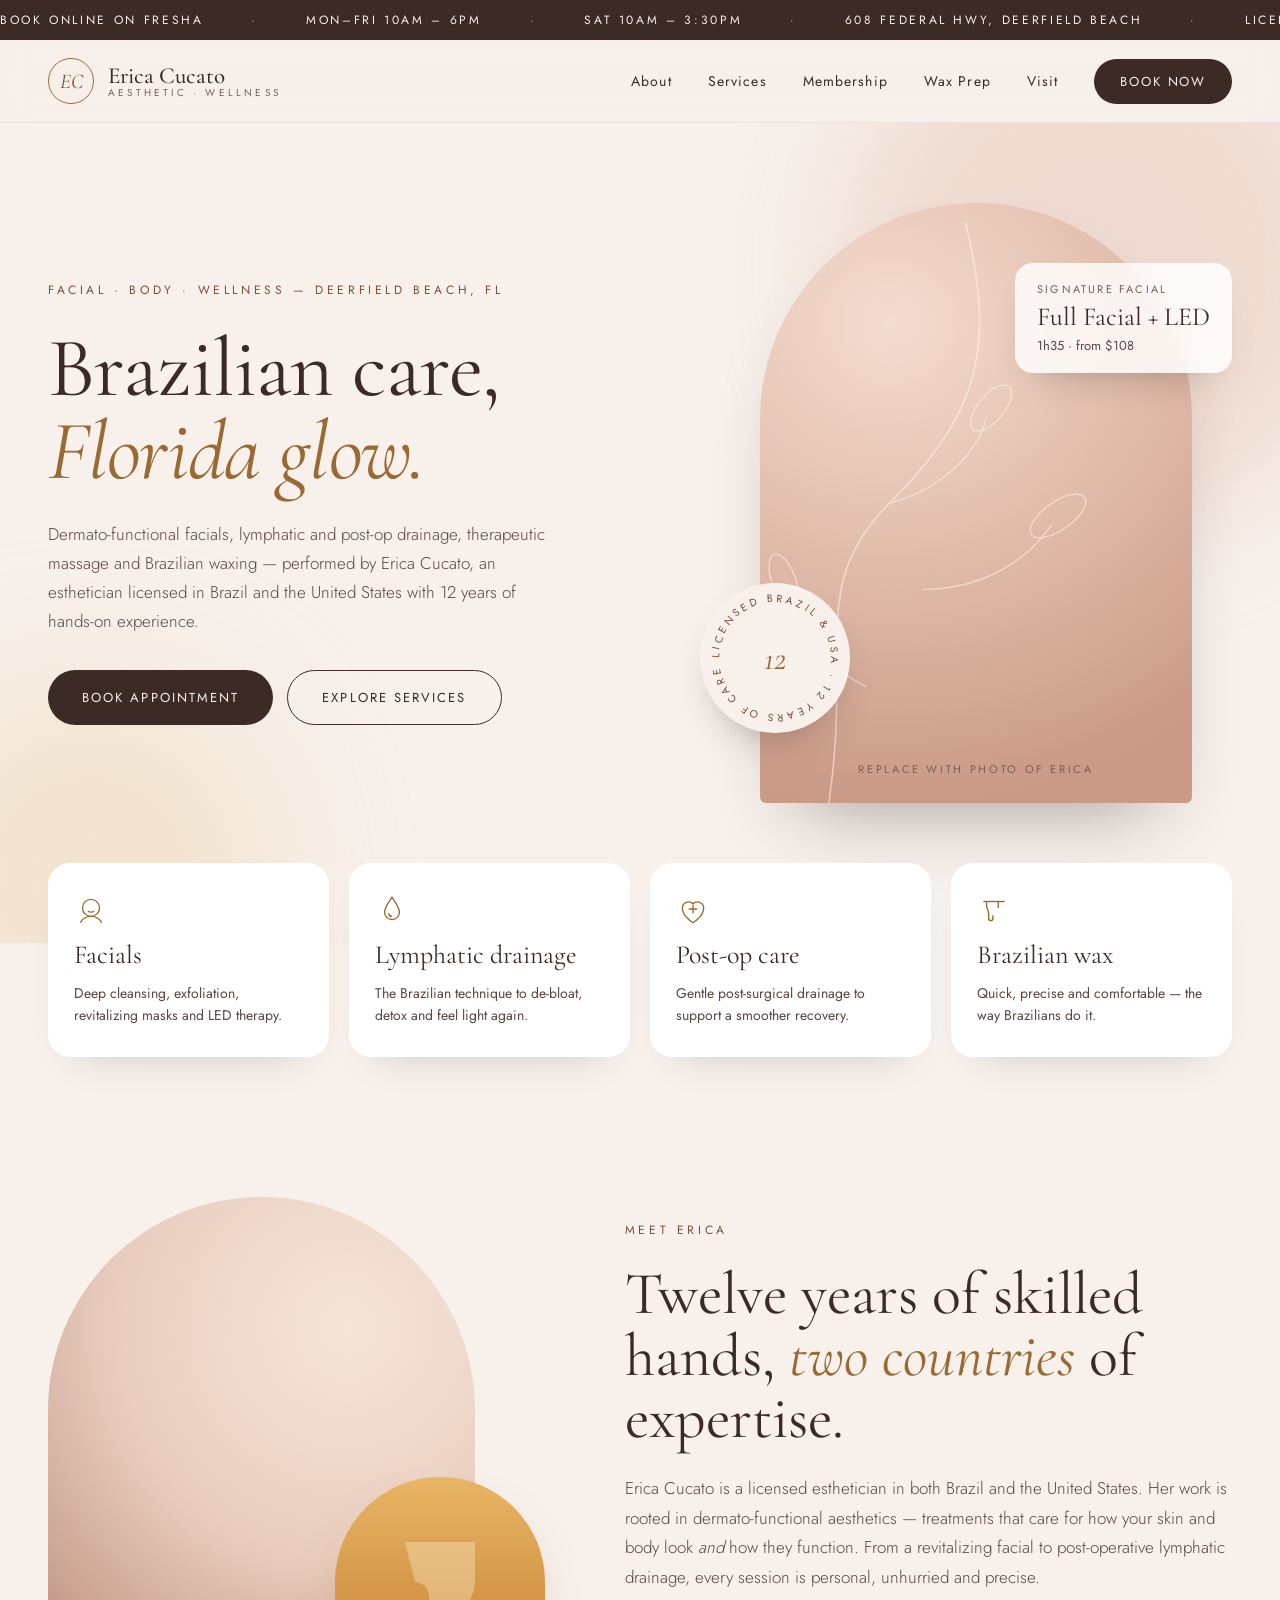
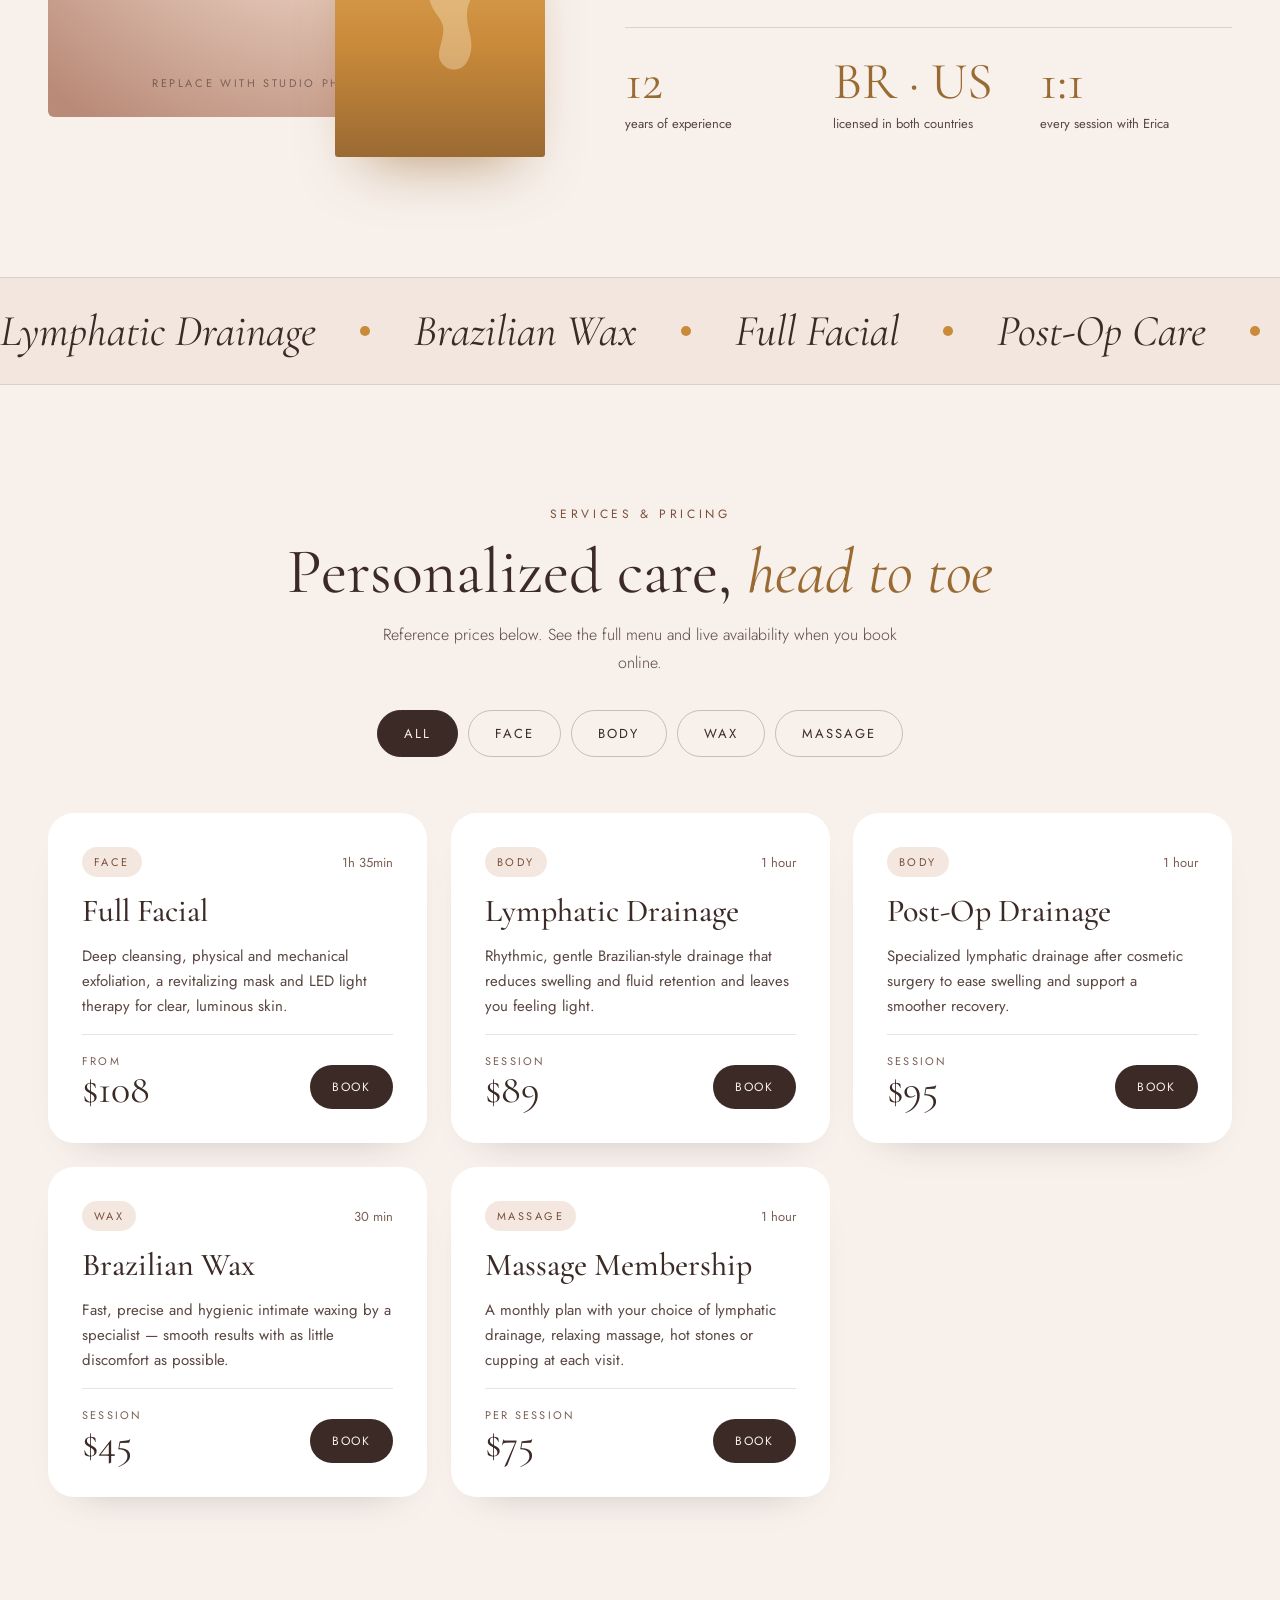
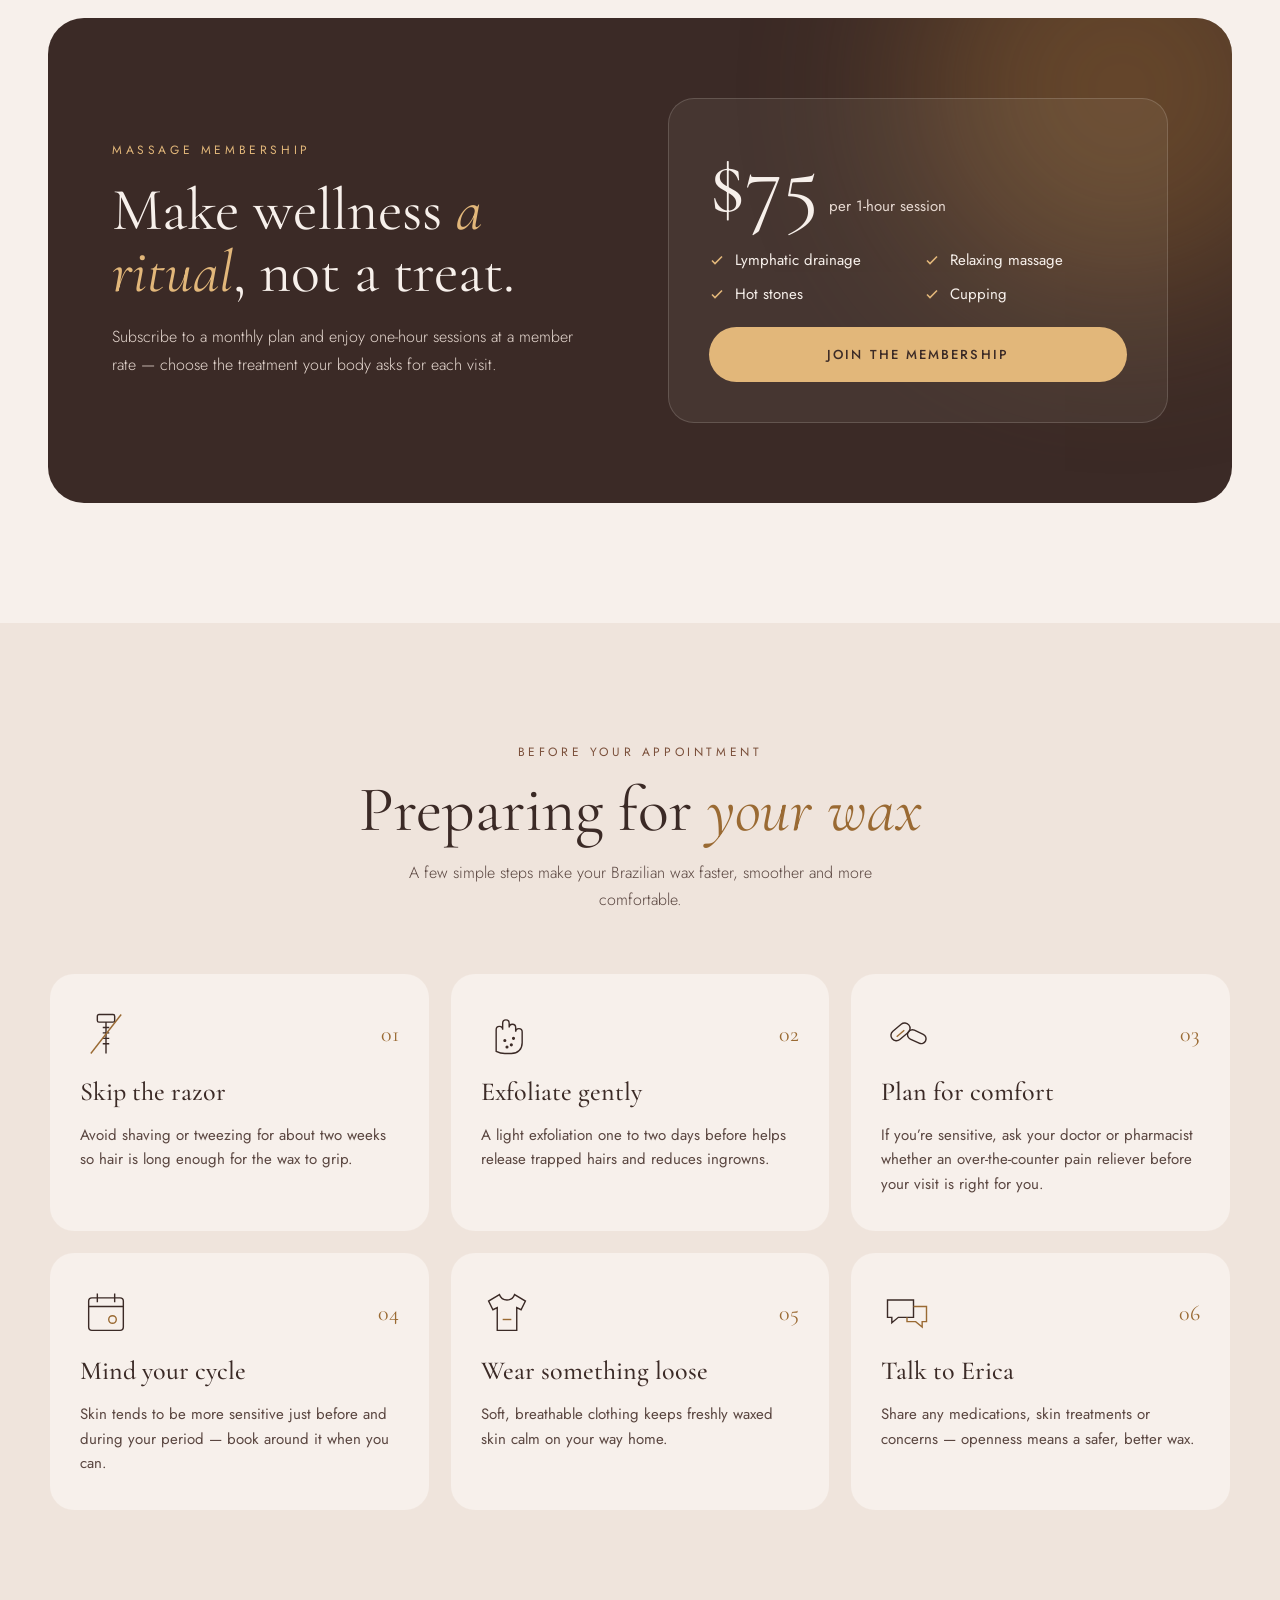
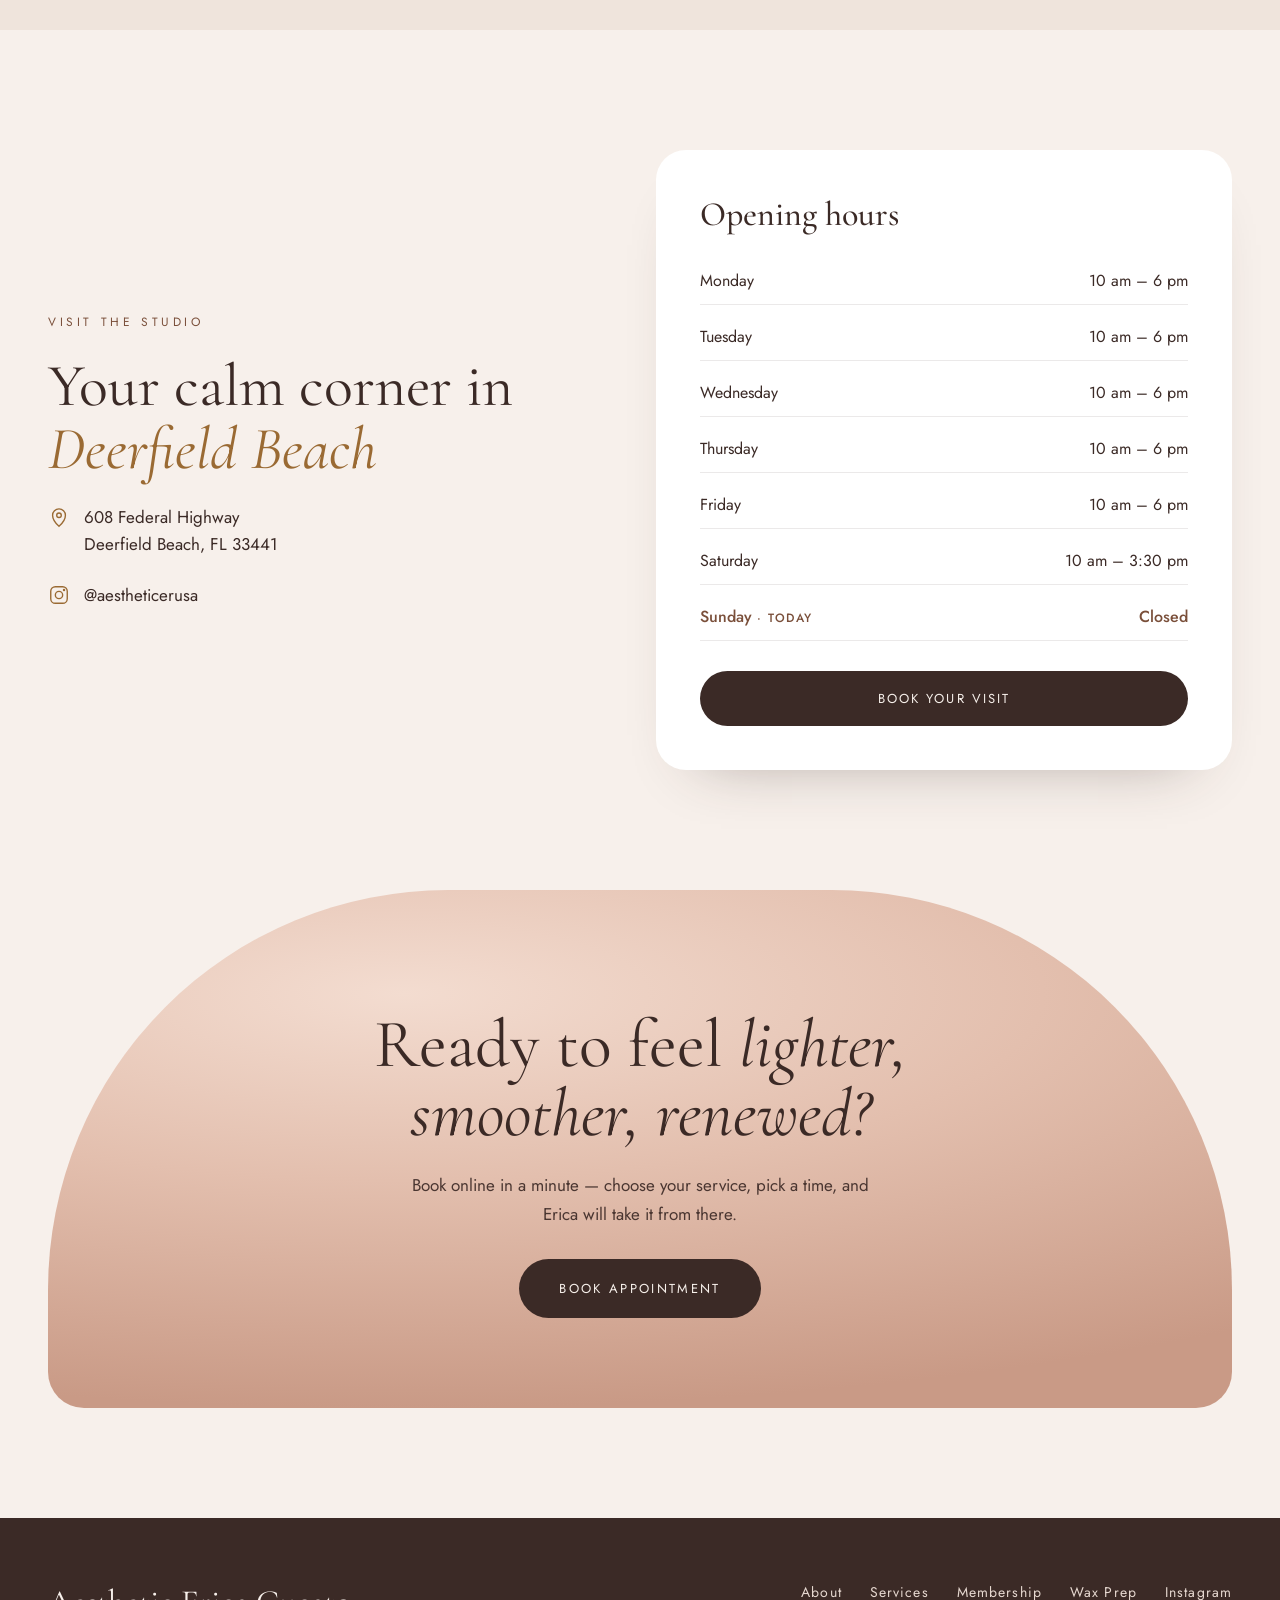
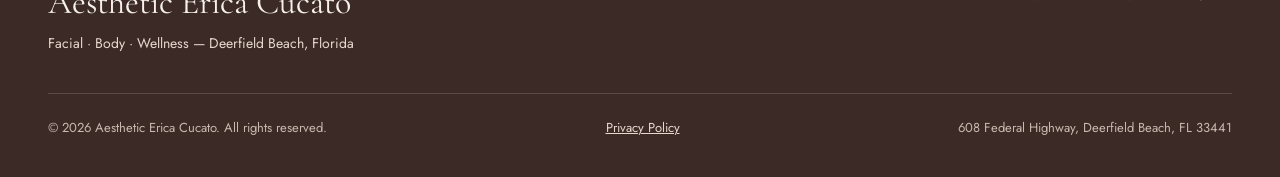
==== commit 2c6fcac2: "Prepare site for launch: privacy, consent, self-hosted fonts, CSP - Self-host Cormorant Garamond and" ====
--- a/index.html
+++ b/index.html
@@ -2,94 +2,23 @@
 <html lang="en">
 <head>
 <meta charset="utf-8">
+<meta http-equiv="Content-Security-Policy" content="default-src 'self'; script-src 'self' https://www.googletagmanager.com; style-src 'self' 'unsafe-inline'; font-src 'self'; img-src 'self' https://*.google-analytics.com https://*.googletagmanager.com; connect-src 'self' https://*.google-analytics.com https://*.analytics.google.com https://*.googletagmanager.com; object-src 'none'; base-uri 'self'; form-action 'none'; upgrade-insecure-requests">
+<meta name="referrer" content="strict-origin-when-cross-origin">
 <meta name="viewport" content="width=device-width, initial-scale=1">
+<meta name="robots" content="noindex, nofollow, noarchive, nosnippet, noimageindex">
+<meta name="googlebot" content="noindex, nofollow">
 <title>Aesthetic Erica Cucato — Facial, Body &amp; Wellness in Deerfield Beach, FL</title>
 <meta name="description" content="Facials, lymphatic and post-op drainage, therapeutic massage and Brazilian waxing in Deerfield Beach, Florida, by Erica Cucato — esthetician licensed in Brazil and the USA with 12 years of experience.">
 <meta property="og:title" content="Aesthetic Erica Cucato — Brazilian care, Florida glow">
 <meta property="og:description" content="Facial, body and wellness aesthetics in Deerfield Beach, FL. Book online.">
 <meta property="og:type" content="website">
 <meta name="theme-color" content="#3B2A26">
-<link rel="icon" href="data:image/svg+xml,%3Csvg xmlns='http://www.w3.org/2000/svg' viewBox='0 0 64 64'%3E%3Ccircle cx='32' cy='32' r='31' fill='%233B2A26'/%3E%3Ctext x='32' y='42' text-anchor='middle' font-family='Georgia,serif' font-style='italic' font-size='28' fill='%23E2B77A'%3EEC%3C/text%3E%3C/svg%3E">
-<link rel="preconnect" href="https://fonts.googleapis.com">
-<link rel="stylesheet" href="https://fonts.googleapis.com/css2?family=Cormorant+Garamond:ital,wght@0,400;0,500;0,600;1,400;1,500&amp;family=Jost:wght@300;400;500&amp;display=swap">
-<style>
-body{margin:0;background:#F7F0EB}
-a{color:#7A4F3A}a:hover{color:#3B2A26}
-*{box-sizing:border-box}
-html{scroll-behavior:smooth}
-
-@keyframes fadeUp{from{opacity:0;transform:translateY(28px)}to{opacity:1;transform:none}}
-@keyframes fadeIn{from{opacity:0}to{opacity:1}}
-@keyframes spin{to{transform:rotate(360deg)}}
-@keyframes floaty{0%,100%{transform:translate(0,0) scale(1)}50%{transform:translate(18px,-22px) scale(1.06)}}
-@keyframes marquee{from{transform:translateX(0)}to{transform:translateX(-50%)}}
-@keyframes drip{0%,100%{transform:scaleY(1)}50%{transform:scaleY(1.08)}}
-@keyframes shimmer{from{transform:translateX(-120%)}to{transform:translateX(220%)}}
-@keyframes rise{from{opacity:0;transform:translateY(46px)}to{opacity:1;transform:none}}
-@keyframes zoomIn{from{opacity:0;transform:scale(.94)}to{opacity:1;transform:none}}
-@keyframes pop{from{opacity:0;transform:translateY(16px) scale(.98)}to{opacity:1;transform:none}}
-
-.in1{animation:fadeUp .9s cubic-bezier(.2,.7,.2,1) .1s both}
-.in2{animation:fadeUp .9s cubic-bezier(.2,.7,.2,1) .25s both}
-.in3{animation:fadeUp .9s cubic-bezier(.2,.7,.2,1) .4s both}
-.in4{animation:fadeUp .9s cubic-bezier(.2,.7,.2,1) .55s both}
-.inImg{animation:zoomIn 1.3s cubic-bezier(.2,.7,.2,1) .2s both}
-.spin{animation:spin 22s linear infinite}
-.blob{animation:floaty 12s ease-in-out infinite}
-.blob2{animation:floaty 15s ease-in-out -5s infinite}
-.track{animation:marquee 32s linear infinite}
-.pop{animation:pop .55s cubic-bezier(.2,.7,.2,1) both}
-
-@supports (animation-timeline: view()){
-  .rv{animation:rise linear both;animation-timeline:view();animation-range:entry 0% entry 45%}
-  .rvz{animation:zoomIn linear both;animation-timeline:view();animation-range:entry 0% entry 50%}
-}
-
-.btn{position:relative;overflow:hidden;transition:transform .35s ease,box-shadow .35s ease,background .35s ease}
-.btn:hover{transform:translateY(-2px);box-shadow:0 14px 30px -12px rgba(59,42,38,.45)}
-.btn::after{content:"";position:absolute;top:0;left:0;width:40%;height:100%;background:linear-gradient(100deg,transparent,rgba(255,255,255,.35),transparent);transform:translateX(-120%)}
-.btn:hover::after{animation:shimmer .9s ease}
-.lift{transition:transform .45s cubic-bezier(.2,.7,.2,1),box-shadow .45s ease}
-.lift:hover{transform:translateY(-8px);box-shadow:0 30px 50px -28px rgba(59,42,38,.35)}
-.navlink{position:relative;text-decoration:none;color:#3B2A26}
-.navlink::after{content:"";position:absolute;left:0;bottom:-6px;height:1px;width:100%;background:#9A6A33;transform:scaleX(0);transform-origin:left;transition:transform .35s ease}
-.navlink:hover::after{transform:scaleX(1)}
-.tab{transition:background .3s ease,color .3s ease,border-color .3s ease}
-.tipIcon{transition:transform .5s cubic-bezier(.2,.7,.2,1)}
-.tip:hover .tipIcon{transform:translateY(-6px) rotate(-6deg)}
-.arch{border-radius:999px 999px 28px 28px}
-.photo{background:radial-gradient(120% 80% at 30% 20%,#F3DCD0 0%,#E3BFAE 45%,#C99A86 100%)}
-.photo2{background:radial-gradient(110% 90% at 70% 25%,#F6E6DA 0%,#E8CDBE 50%,#B98A78 100%)}
-.honey{background:linear-gradient(180deg,#E9B565 0%,#C98A3A 60%,#9A6A33 100%)}
-
-.navLinks{display:flex}
-.burger{display:none}
-@media (max-width:900px){
-  .navLinks{display:none}
-  .burger{display:inline-flex}
-  .heroGrid{grid-template-columns:minmax(0,1fr) !important}
-  .heroArt{min-height:440px !important}
-  .aboutGrid{grid-template-columns:minmax(0,1fr) !important}
-  .h1{font-size:52px !important}
-  .h2{font-size:42px !important}
-  .pad{padding-left:22px !important;padding-right:22px !important}
-}
-@media (prefers-reduced-motion:reduce){
-  *,*::before,*::after{animation:none !important;transition:none !important}
-}
-
-.tab{cursor:pointer;font-family:'Jost',sans-serif;font-size:13px;letter-spacing:.16em;text-transform:uppercase;padding:13px 26px;min-height:44px;border-radius:999px;border:1px solid rgba(59,42,38,.25);background:transparent;color:#3B2A26}
-.tab:hover{border-color:#3B2A26}
-.tab.active{border-color:#3B2A26;background:#3B2A26;color:#F7F0EB}
-.svc{background:#FFFFFF;border-radius:26px;padding:34px;display:flex;flex-direction:column;gap:16px;box-shadow:0 20px 40px -34px rgba(59,42,38,.4)}
-.svc[hidden]{display:none}
-.hr{display:flex;justify-content:space-between;gap:16px;padding:12px 0;border-bottom:1px solid rgba(59,42,38,.1);font-size:16px;color:#3B2A26}
-.hr.today{color:#7A4F3A;font-weight:500}
-.hr.today span:first-child::after{content:"  · today";font-size:12px;letter-spacing:.12em;text-transform:uppercase}
-#mobileMenu[hidden]{display:none}
-@media (min-width:901px){#mobileMenu{display:none !important}}
-</style>
-<script type="application/ld+json">{"@context":"https://schema.org","@type":"BeautySalon","name":"Aesthetic Erica Cucato","description":"Facial, body and wellness aesthetics in Deerfield Beach, Florida.","address":{"@type":"PostalAddress","streetAddress":"608 Federal Highway","addressLocality":"Deerfield Beach","addressRegion":"FL","postalCode":"33441","addressCountry":"US"},"openingHoursSpecification":[{"@type":"OpeningHoursSpecification","dayOfWeek":["Monday","Tuesday","Wednesday","Thursday","Friday"],"opens":"10:00","closes":"18:00"},{"@type":"OpeningHoursSpecification","dayOfWeek":"Saturday","opens":"10:00","closes":"15:30"}],"sameAs":["https://www.instagram.com/aestheticerusa/"],"url":"https://www.fresha.com/a/aesthetic-erica-cucato-deerfield-beach-florida-eua-608-federal-highway-nnwquaw9"}</script>
+<link rel="icon" href="assets/favicon.svg" type="image/svg+xml">
+<link rel="preload" href="assets/fonts/cormorant-garamond-latin-400-normal.woff2" as="font" type="font/woff2" crossorigin>
+<link rel="preload" href="assets/fonts/jost-latin-300-normal.woff2" as="font" type="font/woff2" crossorigin>
+<link rel="stylesheet" href="assets/css/style.css">
+<script src="assets/js/config.js"></script>
+<script src="assets/js/main.js" defer></script>
 </head>
 <body>
 <div style="font-family: 'Jost', system-ui, sans-serif; color: #3B2A26; background: #F7F0EB; width: 100%; overflow-x: hidden">
@@ -129,7 +58,7 @@
         <a class="btn" href="https://www.fresha.com/a/aesthetic-erica-cucato-deerfield-beach-florida-eua-608-federal-highway-nnwquaw9" style="text-decoration: none; background: #3B2A26; color: #F7F0EB; padding: 13px 26px; border-radius: 999px; font-size: 13px; letter-spacing: .14em; text-transform: uppercase">Book now</a>
       </div>
       <button class="burger" id="burger" aria-label="Open menu" aria-expanded="false" aria-controls="mobileMenu" style="width: 46px; height: 46px; border-radius: 50%; border: 1px solid rgba(59,42,38,.25); background: transparent; align-items: center; justify-content: center; cursor: pointer; color: #3B2A26">
-        <svg width="20" height="20" viewBox="0 0 24 24" fill="none" stroke="currentColor" stroke-width="1.6" aria-hidden="true"><path d="M4 8h16M4 16h16"></path></svg>
+        <svg width="20" height="20" viewBox="0 0 24 24" fill="none" stroke="currentColor" stroke-width="1.6" aria-hidden="true"><path class="l1" d="M4 8h16"></path><path class="l2" d="M4 16h16"></path></svg>
       </button>
     </nav>
     <div id="mobileMenu" hidden class="pop" style="display: flex; flex-direction: column; gap: 4px; padding: 8px 22px 24px; font-family: 'Cormorant Garamond', serif; font-size: 28px">
@@ -189,8 +118,15 @@
   </section>
 
   <!-- Feature cards (overlap) -->
-  <section class="pad" style="max-width: 1280px; margin: -80px auto 0; padding: 0 48px; position: relative; z-index: 2">
-    <div style="display: grid; grid-template-columns: repeat(auto-fit, minmax(230px, 1fr)); gap: 20px">
+  <section id="feat" class="pad" style="max-width: 1280px; margin: -80px auto 0; padding: 0 48px; position: relative; z-index: 2">
+    <button type="button" id="featToggle" class="featToggle" aria-expanded="false" aria-controls="featGrid">
+      <span style="display: flex; flex-direction: column; align-items: flex-start; gap: 2px">
+        <span style="font-size: 11px; letter-spacing: .22em; text-transform: uppercase; color: #7A4F3A">What we do</span>
+        <span style="font-family: 'Cormorant Garamond', serif; font-size: 26px; color: #3B2A26">Our services</span>
+      </span>
+      <svg class="chev" width="22" height="22" viewBox="0 0 24 24" fill="none" stroke="#3B2A26" stroke-width="1.5" aria-hidden="true"><path d="M6 9l6 6 6-6"></path></svg>
+    </button>
+    <div id="featGrid" class="featGrid" style="display: grid; grid-template-columns: repeat(auto-fit, minmax(230px, 1fr)); gap: 20px">
       <a href="#services" class="lift rv" style="text-decoration: none; color: #3B2A26; background: #FFFFFF; border-radius: 22px; padding: 30px 26px; display: flex; flex-direction: column; gap: 12px; box-shadow: 0 20px 40px -32px rgba(59,42,38,.35)">
         <svg width="34" height="34" viewBox="0 0 32 32" fill="none" stroke="#9A6A33" stroke-width="1.3" aria-hidden="true"><circle cx="16" cy="14" r="8"></circle><path d="M12 13h.01M20 13h.01M13 17c1.6 1.4 4.4 1.4 6 0"></path><path d="M6 28c2-4 6-6 10-6s8 2 10 6"></path></svg>
         <span style="font-family: 'Cormorant Garamond', serif; font-size: 26px">Facials</span>
@@ -367,20 +303,20 @@
 
   <!-- Membership -->
   <section id="membership" class="pad" style="padding: 0 48px 120px">
-    <div class="rvz" style="max-width: 1280px; margin: 0 auto; background: #3B2A26; color: #F7F0EB; border-radius: 36px; padding: 80px 64px; position: relative; overflow: hidden">
+    <div class="rvz memBox" style="max-width: 1280px; margin: 0 auto; background: #3B2A26; color: #F7F0EB; border-radius: 36px; padding: 80px 64px; position: relative; overflow: hidden">
       <div class="blob" style="position: absolute; width: 420px; height: 420px; border-radius: 50%; background: #9A6A33; filter: blur(90px); opacity: .45; right: -100px; top: -140px" aria-hidden="true"></div>
-      <div style="position: relative; display: grid; grid-template-columns: repeat(auto-fit, minmax(300px, 1fr)); gap: 56px; align-items: center">
-        <div style="display: flex; flex-direction: column; gap: 20px">
+      <div class="memGrid" style="position: relative; display: grid; grid-template-columns: repeat(auto-fit, minmax(300px, 1fr)); gap: 56px; align-items: center">
+        <div class="memText" style="display: flex; flex-direction: column; gap: 20px">
           <p style="margin: 0; font-size: 12px; letter-spacing: .3em; text-transform: uppercase; color: #E2B77A">Massage membership</p>
           <h2 class="h2" style="margin: 0; font-family: 'Cormorant Garamond', serif; font-weight: 400; font-size: 60px; line-height: 1.04">Make wellness <em style="color: #E2B77A">a ritual</em>, not a treat.</h2>
           <p style="margin: 0; font-size: 16px; line-height: 1.75; font-weight: 300; color: #E6D8D0; max-width: 480px">Subscribe to a monthly plan and enjoy one-hour sessions at a member rate — choose the treatment your body asks for each visit.</p>
         </div>
-        <div style="background: rgba(247,240,235,.06); border: 1px solid rgba(247,240,235,.16); border-radius: 26px; padding: 40px; display: flex; flex-direction: column; gap: 22px">
-          <div style="display: flex; align-items: baseline; gap: 10px">
+        <div class="memCard" style="background: rgba(247,240,235,.06); border: 1px solid rgba(247,240,235,.16); border-radius: 26px; padding: 40px; display: flex; flex-direction: column; gap: 22px">
+          <div class="memPrice" style="display: flex; align-items: baseline; gap: 10px">
             <span style="font-family: 'Cormorant Garamond', serif; font-size: 88px; line-height: 1">$75</span>
             <span style="font-size: 15px; color: #E6D8D0">per 1-hour session</span>
           </div>
-          <div style="display: grid; grid-template-columns: repeat(2, minmax(0, 1fr)); gap: 12px; font-size: 15px">
+          <div class="memList" style="display: grid; grid-template-columns: repeat(2, minmax(0, 1fr)); gap: 12px; font-size: 15px">
             <span style="display: flex; align-items: center; gap: 10px"><svg width="16" height="16" viewBox="0 0 16 16" fill="none" stroke="#E2B77A" stroke-width="1.6" aria-hidden="true"><path d="M3 8.5l3 3 7-7"></path></svg>Lymphatic drainage</span>
             <span style="display: flex; align-items: center; gap: 10px"><svg width="16" height="16" viewBox="0 0 16 16" fill="none" stroke="#E2B77A" stroke-width="1.6" aria-hidden="true"><path d="M3 8.5l3 3 7-7"></path></svg>Relaxing massage</span>
             <span style="display: flex; align-items: center; gap: 10px"><svg width="16" height="16" viewBox="0 0 16 16" fill="none" stroke="#E2B77A" stroke-width="1.6" aria-hidden="true"><path d="M3 8.5l3 3 7-7"></path></svg>Hot stones</span>
@@ -509,37 +445,20 @@
       </div>
       <div style="border-top: 1px solid rgba(230,216,208,.18); padding-top: 24px; display: flex; flex-wrap: wrap; justify-content: space-between; gap: 12px; font-size: 13px; color: #C9B8AE">
         <span>© <span id="year">2026</span> Aesthetic Erica Cucato. All rights reserved.</span>
+        <span style="display: flex; flex-wrap: wrap; gap: 20px"><a href="privacy.html" style="color: #E6D8D0">Privacy Policy</a><button type="button" id="cookieSettings" class="linkBtn" style="text-decoration: underline">Cookie settings</button></span>
         <span>608 Federal Highway, Deerfield Beach, FL 33441</span>
       </div>
     </div>
   </footer>
 </div>
-<script>
-(function(){
-  var burger=document.getElementById('burger'),menu=document.getElementById('mobileMenu');
-  burger.addEventListener('click',function(){var open=menu.hasAttribute('hidden');if(open){menu.removeAttribute('hidden')}else{menu.setAttribute('hidden','')}burger.setAttribute('aria-expanded',open?'true':'false')});
-  menu.querySelectorAll('[data-close]').forEach(function(a){a.addEventListener('click',function(){menu.setAttribute('hidden','');burger.setAttribute('aria-expanded','false')})});
-
-  var tabs=document.querySelectorAll('.tab'),cards=document.querySelectorAll('.svc');
-  tabs.forEach(function(t){t.addEventListener('click',function(){
-    var cat=t.getAttribute('data-cat');
-    tabs.forEach(function(o){var on=o===t;o.classList.toggle('active',on);o.setAttribute('aria-selected',on?'true':'false')});
-    var i=0;cards.forEach(function(c){
-      var show=cat==='all'||c.getAttribute('data-cat')===cat;
-      if(show){c.removeAttribute('hidden');c.classList.remove('pop');void c.offsetWidth;c.style.animationDelay=(i++*90)+'ms';c.classList.add('pop')}else{c.setAttribute('hidden','')}
-    });
-  })});
-
-  var d=new Date().getDay(),row=document.querySelector('.hr[data-day="'+d+'"]');if(row)row.classList.add('today');
-  var y=document.getElementById('year');if(y)y.textContent=new Date().getFullYear();
-
-  if(!(window.CSS&&CSS.supports&&CSS.supports('animation-timeline','view()'))&&'IntersectionObserver' in window&&!matchMedia('(prefers-reduced-motion: reduce)').matches){
-    var els=document.querySelectorAll('.rv,.rvz');
-    els.forEach(function(e){e.style.opacity='0';e.style.transform=e.classList.contains('rvz')?'scale(.94)':'translateY(46px)';e.style.transition='opacity .9s cubic-bezier(.2,.7,.2,1), transform .9s cubic-bezier(.2,.7,.2,1)'});
-    var io=new IntersectionObserver(function(en){en.forEach(function(x){if(x.isIntersecting){x.target.style.opacity='1';x.target.style.transform='none';io.unobserve(x.target)}})},{threshold:.12});
-    els.forEach(function(e){io.observe(e)});
-  }
-})();
-</script>
+
+<div id="cookieBanner" class="cc" role="dialog" aria-live="polite" aria-labelledby="ccTitle" hidden>
+  <h2 id="ccTitle">Your privacy</h2>
+  <p>We’d like to use analytics cookies to understand how visitors use this site, so we can improve it. They’re only set if you accept. Learn more in our <a href="privacy.html">Privacy Policy</a>.</p>
+  <div class="ccRow">
+    <button type="button" id="ccAccept" class="ccYes">Accept analytics</button>
+    <button type="button" id="ccReject" class="ccNo">Reject</button>
+  </div>
+</div>
 </body>
 </html>
--- a/assets/css/style.css
+++ b/assets/css/style.css
@@ -0,0 +1,135 @@
+/* Aesthetic Erica Cucato — site styles */
+@font-face{font-family:'Cormorant Garamond';font-style:normal;font-weight:400;font-display:swap;src:url('../fonts/cormorant-garamond-latin-400-normal.woff2') format('woff2')}
+@font-face{font-family:'Cormorant Garamond';font-style:italic;font-weight:400;font-display:swap;src:url('../fonts/cormorant-garamond-latin-400-italic.woff2') format('woff2')}
+@font-face{font-family:'Cormorant Garamond';font-style:normal;font-weight:500;font-display:swap;src:url('../fonts/cormorant-garamond-latin-500-normal.woff2') format('woff2')}
+@font-face{font-family:'Cormorant Garamond';font-style:italic;font-weight:500;font-display:swap;src:url('../fonts/cormorant-garamond-latin-500-italic.woff2') format('woff2')}
+@font-face{font-family:'Cormorant Garamond';font-style:normal;font-weight:600;font-display:swap;src:url('../fonts/cormorant-garamond-latin-600-normal.woff2') format('woff2')}
+@font-face{font-family:'Jost';font-style:normal;font-weight:300;font-display:swap;src:url('../fonts/jost-latin-300-normal.woff2') format('woff2')}
+@font-face{font-family:'Jost';font-style:normal;font-weight:400;font-display:swap;src:url('../fonts/jost-latin-400-normal.woff2') format('woff2')}
+@font-face{font-family:'Jost';font-style:normal;font-weight:500;font-display:swap;src:url('../fonts/jost-latin-500-normal.woff2') format('woff2')}
+body{margin:0;background:#F7F0EB}
+a{color:#7A4F3A}a:hover{color:#3B2A26}
+*{box-sizing:border-box}
+html{scroll-behavior:smooth}
+
+@keyframes fadeUp{from{opacity:0;transform:translateY(28px)}to{opacity:1;transform:none}}
+@keyframes fadeIn{from{opacity:0}to{opacity:1}}
+@keyframes spin{to{transform:rotate(360deg)}}
+@keyframes floaty{0%,100%{transform:translate(0,0) scale(1)}50%{transform:translate(18px,-22px) scale(1.06)}}
+@keyframes marquee{from{transform:translateX(0)}to{transform:translateX(-50%)}}
+@keyframes drip{0%,100%{transform:scaleY(1)}50%{transform:scaleY(1.08)}}
+@keyframes shimmer{from{transform:translateX(-120%)}to{transform:translateX(220%)}}
+@keyframes rise{from{opacity:0;transform:translateY(46px)}to{opacity:1;transform:none}}
+@keyframes zoomIn{from{opacity:0;transform:scale(.94)}to{opacity:1;transform:none}}
+@keyframes pop{from{opacity:0;transform:translateY(16px) scale(.98)}to{opacity:1;transform:none}}
+
+.in1{animation:fadeUp .9s cubic-bezier(.2,.7,.2,1) .1s both}
+.in2{animation:fadeUp .9s cubic-bezier(.2,.7,.2,1) .25s both}
+.in3{animation:fadeUp .9s cubic-bezier(.2,.7,.2,1) .4s both}
+.in4{animation:fadeUp .9s cubic-bezier(.2,.7,.2,1) .55s both}
+.inImg{animation:zoomIn 1.3s cubic-bezier(.2,.7,.2,1) .2s both}
+.spin{animation:spin 22s linear infinite}
+.blob{animation:floaty 12s ease-in-out infinite}
+.blob2{animation:floaty 15s ease-in-out -5s infinite}
+.track{animation:marquee 32s linear infinite}
+.pop{animation:pop .55s cubic-bezier(.2,.7,.2,1) both}
+
+@supports (animation-timeline: view()){
+  .rv{animation:rise linear both;animation-timeline:view();animation-range:entry 0% entry 45%}
+  .rvz{animation:zoomIn linear both;animation-timeline:view();animation-range:entry 0% entry 50%}
+}
+
+.btn{position:relative;overflow:hidden;transition:transform .35s ease,box-shadow .35s ease,background .35s ease}
+.btn:hover{transform:translateY(-2px);box-shadow:0 14px 30px -12px rgba(59,42,38,.45)}
+.btn::after{content:"";position:absolute;top:0;left:0;width:40%;height:100%;background:linear-gradient(100deg,transparent,rgba(255,255,255,.35),transparent);transform:translateX(-120%)}
+.btn:hover::after{animation:shimmer .9s ease}
+.lift{transition:transform .45s cubic-bezier(.2,.7,.2,1),box-shadow .45s ease}
+.lift:hover{transform:translateY(-8px);box-shadow:0 30px 50px -28px rgba(59,42,38,.35)}
+.navlink{position:relative;text-decoration:none;color:#3B2A26}
+.navlink::after{content:"";position:absolute;left:0;bottom:-6px;height:1px;width:100%;background:#9A6A33;transform:scaleX(0);transform-origin:left;transition:transform .35s ease}
+.navlink:hover::after{transform:scaleX(1)}
+.tab{transition:background .3s ease,color .3s ease,border-color .3s ease}
+.tipIcon{transition:transform .5s cubic-bezier(.2,.7,.2,1)}
+.tip:hover .tipIcon{transform:translateY(-6px) rotate(-6deg)}
+.arch{border-radius:999px 999px 28px 28px}
+.photo{background:radial-gradient(120% 80% at 30% 20%,#F3DCD0 0%,#E3BFAE 45%,#C99A86 100%)}
+.photo2{background:radial-gradient(110% 90% at 70% 25%,#F6E6DA 0%,#E8CDBE 50%,#B98A78 100%)}
+.honey{background:linear-gradient(180deg,#E9B565 0%,#C98A3A 60%,#9A6A33 100%)}
+
+.navLinks{display:flex}
+.burger{display:none}
+@media (max-width:900px){
+  .navLinks{display:none}
+  .burger{display:inline-flex}
+  .heroGrid{grid-template-columns:minmax(0,1fr) !important}
+  .heroArt{min-height:440px !important}
+  .aboutGrid{grid-template-columns:minmax(0,1fr) !important}
+  .h1{font-size:52px !important}
+  .h2{font-size:42px !important}
+  .pad{padding-left:22px !important;padding-right:22px !important}
+}
+@media (prefers-reduced-motion:reduce){
+  *,*::before,*::after{animation:none !important;transition:none !important}
+}
+
+.tab{cursor:pointer;font-family:'Jost',sans-serif;font-size:13px;letter-spacing:.16em;text-transform:uppercase;padding:13px 26px;min-height:44px;border-radius:999px;border:1px solid rgba(59,42,38,.25);background:transparent;color:#3B2A26}
+.tab:hover{border-color:#3B2A26}
+.tab.active{border-color:#3B2A26;background:#3B2A26;color:#F7F0EB}
+.svc{background:#FFFFFF;border-radius:26px;padding:34px;display:flex;flex-direction:column;gap:16px;box-shadow:0 20px 40px -34px rgba(59,42,38,.4)}
+.svc[hidden]{display:none}
+.hr{display:flex;justify-content:space-between;gap:16px;padding:12px 0;border-bottom:1px solid rgba(59,42,38,.1);font-size:16px;color:#3B2A26}
+.hr.today{color:#7A4F3A;font-weight:500}
+.hr.today span:first-child::after{content:"  · today";font-size:12px;letter-spacing:.12em;text-transform:uppercase}
+#mobileMenu[hidden]{display:none !important}
+@media (min-width:901px){#mobileMenu{display:none !important}}
+
+.featToggle{display:none}
+@media (max-width:900px){
+  .featToggle{display:flex;width:100%;align-items:center;justify-content:space-between;gap:16px;min-height:76px;padding:16px 24px;background:#FFFFFF;border:0;border-radius:22px;box-shadow:0 20px 40px -32px rgba(59,42,38,.35);cursor:pointer;text-align:left;font-family:'Jost',sans-serif}
+  .featToggle .chev{transition:transform .4s cubic-bezier(.2,.7,.2,1)}
+  #feat.open .featToggle .chev{transform:rotate(180deg)}
+  #feat .featGrid{display:none !important}
+  #feat.open .featGrid{display:grid !important;margin-top:14px;grid-template-columns:repeat(2,minmax(0,1fr)) !important;gap:12px !important}
+  #feat.open .featGrid > a{animation:pop .5s cubic-bezier(.2,.7,.2,1) both;padding:20px 18px !important;gap:8px !important}
+  #feat.open .featGrid > a:nth-child(2){animation-delay:.06s}
+  #feat.open .featGrid > a:nth-child(3){animation-delay:.12s}
+  #feat.open .featGrid > a:nth-child(4){animation-delay:.18s}
+  #feat .featGrid > a span:first-of-type{font-size:21px !important;line-height:1.15}
+  #feat .featGrid > a span:last-of-type{font-size:13px !important}
+}
+
+.burger .l1,.burger .l2{transition:transform .35s cubic-bezier(.2,.7,.2,1);transform-origin:12px 12px}
+.burger[aria-expanded="true"] .l1{transform:translateY(4px) rotate(45deg)}
+.burger[aria-expanded="true"] .l2{transform:translateY(-4px) rotate(-45deg)}
+
+@media (max-width:1024px){
+  #membership{padding-left:22px !important;padding-right:22px !important}
+  .memBox{padding:64px 40px !important;border-radius:30px !important;text-align:center}
+  .memGrid{grid-template-columns:minmax(0,1fr) !important;gap:40px !important;justify-items:center}
+  .memText{align-items:center;max-width:620px}
+  .memText p{margin-left:auto !important;margin-right:auto !important}
+  .memCard{width:100%;max-width:520px;align-items:center}
+  .memPrice{justify-content:center;flex-wrap:wrap}
+  .memList{width:100%;max-width:400px;margin:0 auto;text-align:left;justify-items:start}
+  .memCard a{width:100%}
+}
+@media (max-width:600px){
+  .memBox{padding:52px 20px !important}
+  .memText h2{font-size:38px !important}
+  .memCard{padding:30px 20px !important}
+  .memPrice span:first-child{font-size:72px !important}
+  .memList{grid-template-columns:minmax(0,1fr) !important;max-width:220px}
+}
+
+/* Cookie consent */
+.cc{position:fixed;left:16px;right:16px;bottom:16px;z-index:60;max-width:560px;margin:0 auto;background:#3B2A26;color:#F7F0EB;border-radius:22px;padding:22px 24px;box-shadow:0 30px 60px -20px rgba(0,0,0,.45);font-family:'Jost',system-ui,sans-serif;animation:fadeUp .5s cubic-bezier(.2,.7,.2,1) both}
+.cc[hidden]{display:none !important}
+.cc h2{margin:0 0 6px;font-family:'Cormorant Garamond',serif;font-weight:500;font-size:24px}
+.cc p{margin:0 0 16px;font-size:14px;line-height:1.6;color:#E6D8D0}
+.cc p a{color:#E2B77A}
+.cc .ccRow{display:flex;flex-wrap:wrap;gap:10px}
+.cc button{cursor:pointer;min-height:44px;padding:12px 22px;border-radius:999px;font-family:'Jost',sans-serif;font-size:12px;letter-spacing:.14em;text-transform:uppercase}
+.cc .ccYes{background:#E2B77A;color:#3B2A26;border:1px solid #E2B77A;font-weight:500}
+.cc .ccNo{background:transparent;color:#F7F0EB;border:1px solid rgba(247,240,235,.45)}
+.linkBtn{background:none;border:0;padding:0;font:inherit;color:#E6D8D0;cursor:pointer;letter-spacing:inherit}
+.linkBtn:hover{color:#FFFFFF}
